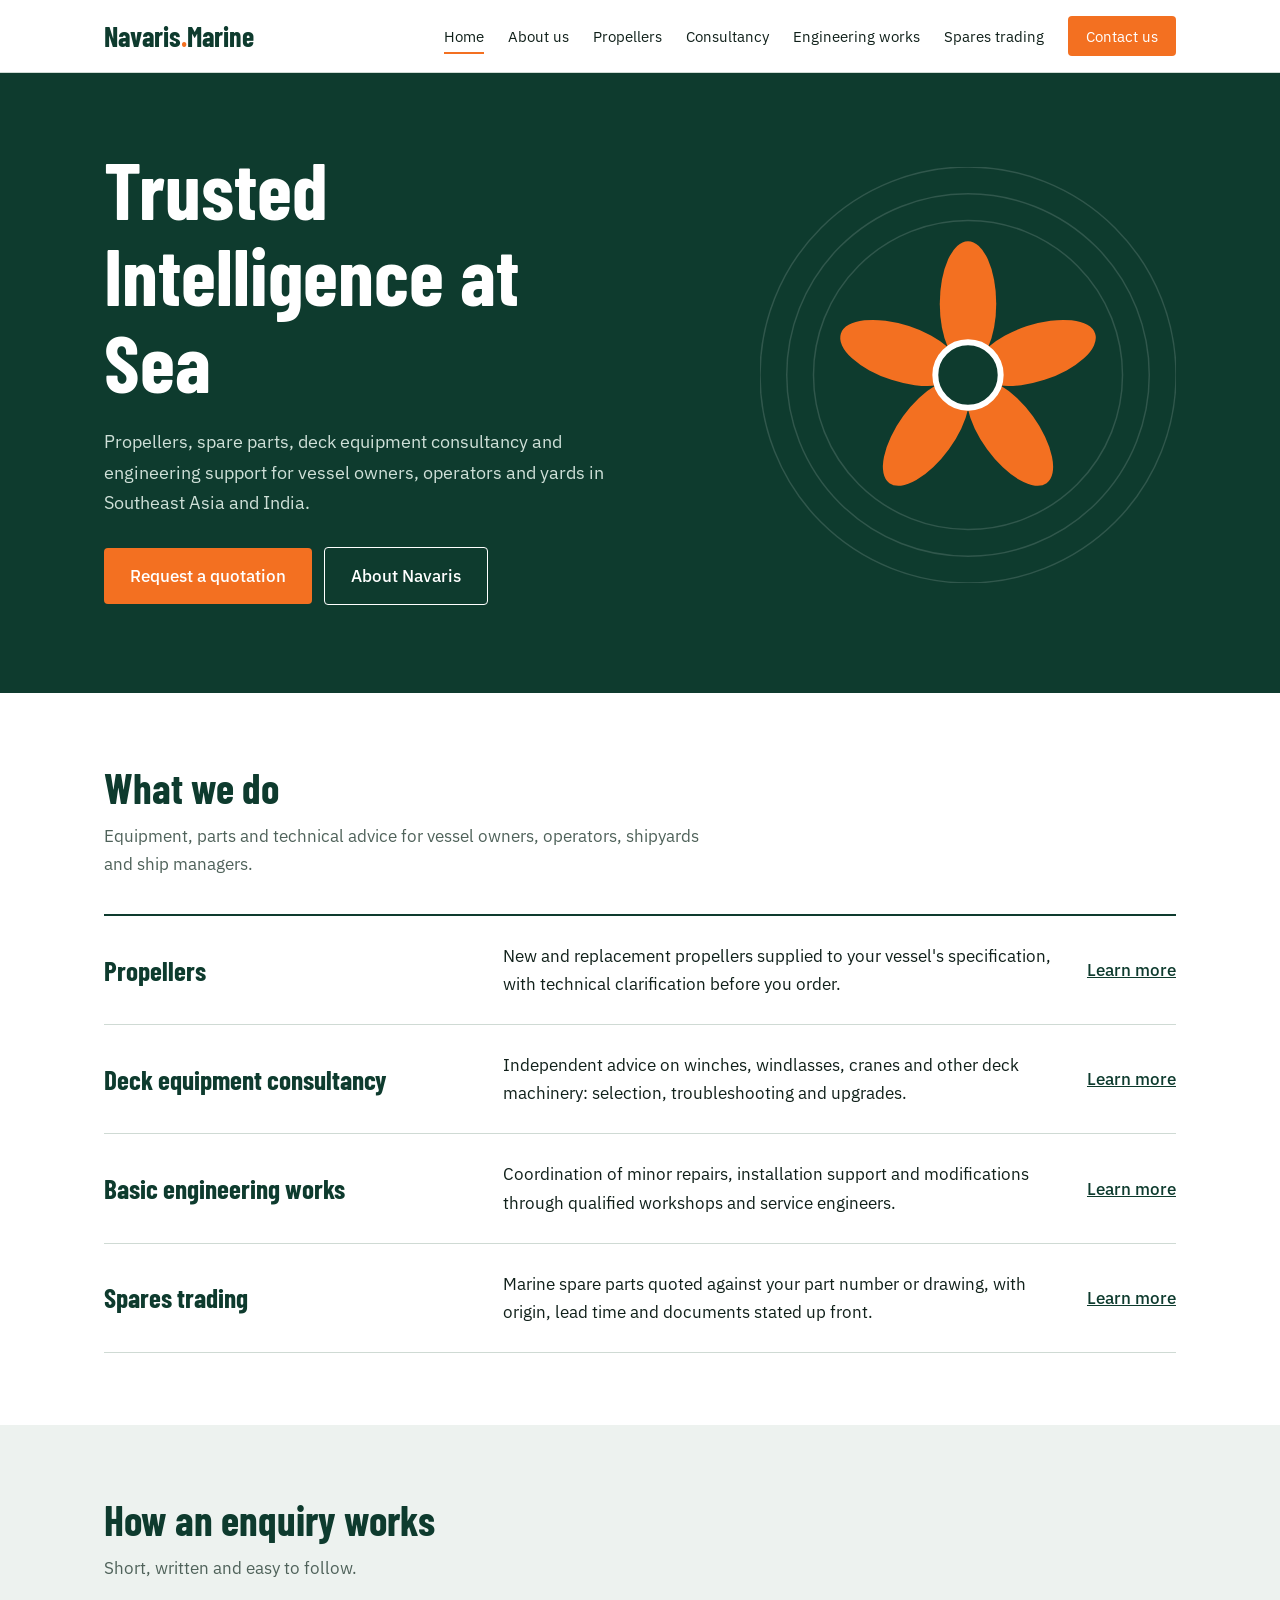
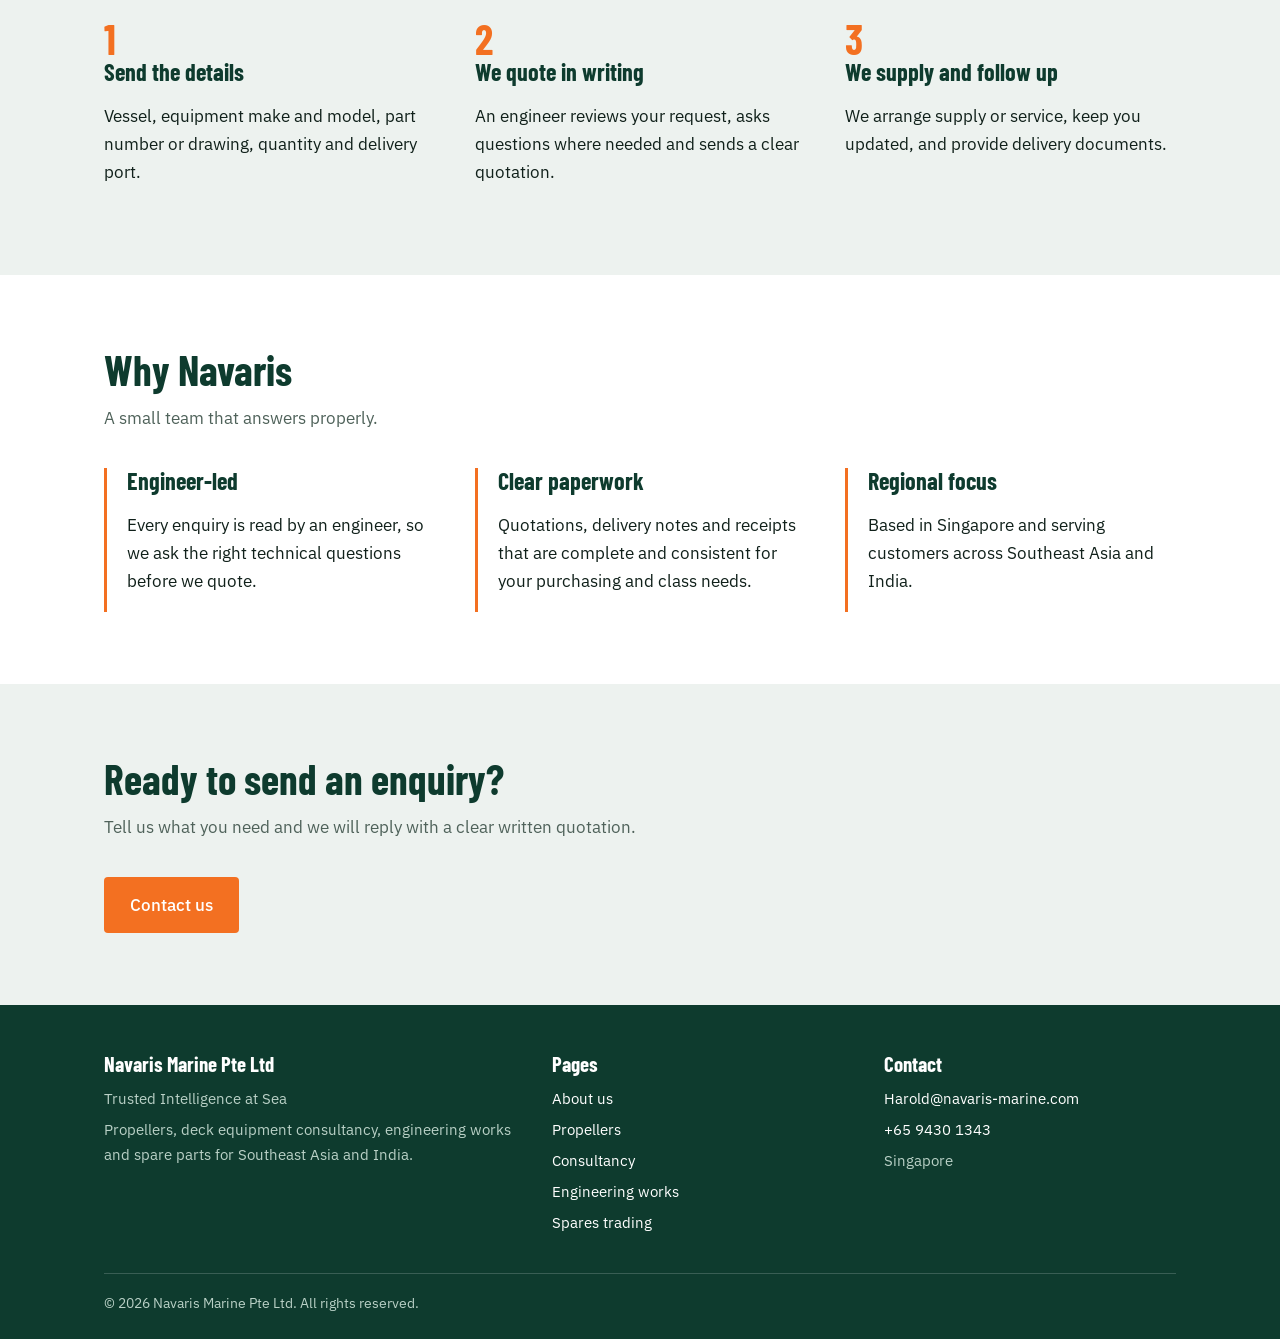
==== index.html @ 38fe8cb6 "Add files via upload" ====
<!DOCTYPE html><html lang="en"><head><meta charset="utf-8"><meta name="viewport" content="width=device-width,initial-scale=1">
<title>Navaris Marine Pte Ltd | Propellers, deck equipment consultancy and spares</title><meta name="description" content="Navaris Marine supplies propellers and marine spare parts, and provides deck equipment consultancy and engineering support in Southeast Asia and India."><link rel="icon" href="data:image/svg+xml,<svg xmlns='http://www.w3.org/2000/svg' viewBox='0 0 100 100'><rect width='100' height='100' rx='18' fill='%230E3B2E'/><circle cx='50' cy='50' r='14' fill='%23F37021'/></svg>">
<link rel="preconnect" href="https://fonts.googleapis.com"><link rel="preconnect" href="https://fonts.gstatic.com" crossorigin>
<link href="https://fonts.googleapis.com/css2?family=Barlow+Condensed:wght@600;700&family=IBM+Plex+Sans:wght@400;500&display=swap" rel="stylesheet">
<link rel="stylesheet" href="style.css"></head><body>
<header class="site"><div class="wrap bar"><a class="brand" href="index.html">Navaris<i>.</i>Marine</a>
<button class="burger" aria-expanded="false" aria-label="Menu">Menu</button><nav class="main" aria-label="Main"><a href="index.html" class="on" aria-current="page">Home</a><a href="about.html">About us</a><a href="propellers.html">Propellers</a><a href="consultancy.html">Consultancy</a><a href="engineering.html">Engineering works</a><a href="spares.html">Spares trading</a><a class="cta" href="contact.html">Contact us</a></nav></div></header>
<div class="hero"><div class="wrap"><div><h1>Trusted Intelligence at Sea</h1>
<p>Propellers, spare parts, deck equipment consultancy and engineering support for vessel owners, operators and yards in Southeast Asia and India.</p>
<a class="btn" href="contact.html">Request a quotation</a><a class="btn alt" href="about.html">About Navaris</a></div>
<svg class="sonar" viewBox="-40 -40 280 280" role="img" aria-label="Ship propeller illustration"><circle cx="100" cy="100" r="104" fill="none" stroke="#fff" stroke-opacity=".14"/><circle cx="100" cy="100" r="122" fill="none" stroke="#fff" stroke-opacity=".14"/><circle cx="100" cy="100" r="140" fill="none" stroke="#fff" stroke-opacity=".14"/><g class="bl" fill="#F37021"><ellipse cx="100" cy="52" rx="19" ry="42"/><ellipse cx="100" cy="52" rx="19" ry="42" transform="rotate(72 100 100)"/><ellipse cx="100" cy="52" rx="19" ry="42" transform="rotate(144 100 100)"/><ellipse cx="100" cy="52" rx="19" ry="42" transform="rotate(216 100 100)"/><ellipse cx="100" cy="52" rx="19" ry="42" transform="rotate(288 100 100)"/></g><circle cx="100" cy="100" r="22" fill="#0E3B2E" stroke="#fff" stroke-width="4"/></svg></div></div><section><div class="wrap"><h2>What we do</h2><p class="lead">Equipment, parts and technical advice for vessel owners, operators, shipyards and ship managers.</p><div class="rows"><div class="row"><h3>Propellers</h3><p>New and replacement propellers supplied to your vessel's specification, with technical clarification before you order.</p><a class="go" href="propellers.html">Learn more</a></div><div class="row"><h3>Deck equipment consultancy</h3><p>Independent advice on winches, windlasses, cranes and other deck machinery: selection, troubleshooting and upgrades.</p><a class="go" href="consultancy.html">Learn more</a></div><div class="row"><h3>Basic engineering works</h3><p>Coordination of minor repairs, installation support and modifications through qualified workshops and service engineers.</p><a class="go" href="engineering.html">Learn more</a></div><div class="row"><h3>Spares trading</h3><p>Marine spare parts quoted against your part number or drawing, with origin, lead time and documents stated up front.</p><a class="go" href="spares.html">Learn more</a></div></div></div></section>
<section class="band"><div class="wrap"><h2>How an enquiry works</h2><p class="lead">Short, written and easy to follow.</p><div class="steps">
<div><b>1</b><h3>Send the details</h3><p>Vessel, equipment make and model, part number or drawing, quantity and delivery port.</p></div>
<div><b>2</b><h3>We quote in writing</h3><p>An engineer reviews your request, asks questions where needed and sends a clear quotation.</p></div>
<div><b>3</b><h3>We supply and follow up</h3><p>We arrange supply or service, keep you updated, and provide delivery documents.</p></div></div></div></section>
<section><div class="wrap"><h2>Why Navaris</h2><p class="lead">A small team that answers properly.</p><div class="why">
<div><h3>Engineer-led</h3><p>Every enquiry is read by an engineer, so we ask the right technical questions before we quote.</p></div>
<div><h3>Clear paperwork</h3><p>Quotations, delivery notes and receipts that are complete and consistent for your purchasing and class needs.</p></div>
<div><h3>Regional focus</h3><p>Based in Singapore and serving customers across Southeast Asia and India.</p></div></div></div></section><section class="band"><div class="wrap"><h2>Ready to send an enquiry?</h2><p class="lead">Tell us what you need and we will reply with a clear written quotation.</p><a class="btn" href="contact.html">Contact us</a></div></section>
<footer><div class="wrap"><div class="fg"><div><h3>Navaris Marine Pte Ltd</h3><p>Trusted Intelligence at Sea</p><p>Propellers, deck equipment consultancy, engineering works and spare parts for Southeast Asia and India.</p></div>
<div><h3>Pages</h3><p><a href="about.html">About us</a></p><p><a href="propellers.html">Propellers</a></p><p><a href="consultancy.html">Consultancy</a></p><p><a href="engineering.html">Engineering works</a></p><p><a href="spares.html">Spares trading</a></p></div><div><h3>Contact</h3><p><a href="mailto:harold@navaris-marine.com">Harold@navaris-marine.com</a></p><p><a href="tel:+6594301343">+65 9430 1343</a></p><p>Singapore</p></div></div>
<div class="copy">&copy; <span id="y">2026</span> Navaris Marine Pte Ltd. All rights reserved.</div></div></footer><script src="script.js"></script></body></html>
---- style.css ----
:root{--green:#0E3B2E;--orange:#F37021;--ink:#10201A;--mist:#EDF2EF;--line:#cfdad4;--muted:#4f625a}
*{box-sizing:border-box}html{scroll-behavior:smooth}
body{margin:0;font:17px/1.65 "IBM Plex Sans",system-ui,sans-serif;color:var(--ink);background:#fff}
h1,h2,h3{font-family:"Barlow Condensed","Arial Narrow",sans-serif;line-height:1.08;margin:0;color:var(--green)}
a{color:var(--green)}:focus-visible{outline:3px solid var(--orange);outline-offset:3px}
.wrap{max-width:1120px;margin:0 auto;padding:0 24px}
.site{background:#fff;border-bottom:1px solid var(--line);position:sticky;top:0;z-index:5}
.bar{display:flex;align-items:center;justify-content:space-between;height:72px}
.brand{font:700 1.75rem "Barlow Condensed",sans-serif;color:var(--green);text-decoration:none}.brand i{color:var(--orange);font-style:normal}
.main a{margin-left:24px;text-decoration:none;font-size:.95rem;padding:6px 0;border-bottom:2px solid transparent;color:var(--ink)}
.main a:hover,.main a.on{border-color:var(--orange)}
.main a.cta{background:var(--orange);color:#fff;padding:10px 18px;border-radius:4px;border:0}.main a.cta:hover{background:#d85f14}
.burger{display:none;background:none;border:1px solid var(--green);color:var(--green);padding:8px 14px;border-radius:4px;font:inherit}
.hero{background:var(--green);color:#fff;overflow:hidden}
.hero .wrap{display:grid;grid-template-columns:1.2fr .8fr;gap:32px;align-items:center;padding-top:72px;padding-bottom:88px}
.hero h1{color:#fff;font-size:clamp(2.8rem,6.6vw,5rem);max-width:13ch}
.hero p{color:#cfe0d8;font-size:1.15rem;max-width:46ch;margin:22px 0 30px}
.sonar{width:100%;max-width:430px;justify-self:center}.sonar .bl{transform-origin:100px 100px;animation:sp 50s linear infinite}
@keyframes sp{to{transform:rotate(360deg)}}@media(prefers-reduced-motion:reduce){.sonar .bl{animation:none}}
.btn{display:inline-block;background:var(--orange);color:#fff;padding:14px 26px;border-radius:4px;text-decoration:none;font-weight:500;border:0;font:inherit;font-weight:500;cursor:pointer}.btn:hover{background:#d85f14}
.btn.alt{background:transparent;border:1px solid #fff;margin-left:12px}.btn.alt:hover{background:rgba(255,255,255,.12)}
.phero{background:var(--green);color:#fff;padding:60px 0}.phero h1{color:#fff;font-size:clamp(2.4rem,5vw,3.6rem)}
.phero p{color:#cfe0d8;max-width:58ch;margin:14px 0 0;font-size:1.1rem}
section{padding:72px 0}.band{background:var(--mist)}
h2{font-size:clamp(1.9rem,3.6vw,2.6rem);margin-bottom:12px}.lead{max-width:60ch;color:var(--muted);margin:0 0 36px}
.rows{border-top:2px solid var(--green)}
.row{display:grid;grid-template-columns:1fr 1.5fr auto;gap:28px;padding:26px 0;border-bottom:1px solid var(--line);align-items:center}
.row h3{font-size:1.7rem}.row p{margin:0}.row a.go{font-weight:500;white-space:nowrap}
.steps{display:grid;grid-template-columns:repeat(3,1fr);gap:40px}.steps h3{font-size:1.5rem;margin-bottom:6px}.steps b{font:700 2.6rem "Barlow Condensed";color:var(--orange);display:block;line-height:1}
.why{display:grid;grid-template-columns:repeat(3,1fr);gap:40px}.why div{border-left:3px solid var(--orange);padding-left:20px}.why h3{font-size:1.5rem;margin-bottom:6px}
.cols{display:grid;grid-template-columns:2fr 1fr;gap:56px;padding:64px 0}
.cols h2{margin-top:36px}.cols h2:first-child{margin-top:0}.cols p{max-width:62ch}
ul.tick{padding:0;list-style:none;max-width:62ch}ul.tick li{padding:6px 0 6px 26px;position:relative}
ul.tick li:before{content:"";position:absolute;left:0;top:15px;width:10px;height:10px;background:var(--orange)}
dl.need{max-width:62ch;border-top:1px solid var(--line);margin:0}dl.need dt{font-weight:500;color:var(--green);padding-top:14px}
dl.need dd{margin:2px 0 0;padding-bottom:14px;border-bottom:1px solid var(--line);color:var(--muted)}
.box{background:var(--mist);border-left:4px solid var(--orange);padding:26px;position:sticky;top:96px;align-self:start}
.box h3{font-size:1.6rem;margin-bottom:8px}.box p{margin:0 0 18px;font-size:.97rem}
form{display:grid;gap:18px;max-width:640px}label{font-weight:500;display:block;margin-bottom:4px;color:var(--green)}
input,textarea{width:100%;font:inherit;padding:12px;border:1px solid #8ea39a;border-radius:4px;background:#fff;color:var(--ink)}textarea{min-height:160px;resize:vertical}
.two{display:grid;grid-template-columns:1fr 1fr;gap:18px}.hp{position:absolute;left:-9999px}
.det dt{font-weight:500;color:var(--muted);font-size:.9rem;margin-top:16px}.det dd{margin:2px 0 0;font-size:1.1rem}
footer{background:var(--green);color:#b9d0c6;padding:48px 0 24px;font-size:.95rem}footer a{color:#fff;text-decoration:none}footer a:hover{color:var(--orange)}
.fg{display:grid;grid-template-columns:1.4fr 1fr 1fr;gap:40px}footer h3{color:#fff;font-size:1.3rem;margin-bottom:10px}
footer p{margin:0 0 6px}.copy{border-top:1px solid rgba(255,255,255,.18);margin-top:32px;padding-top:18px;font-size:.85rem}
@media(max-width:820px){.burger{display:block}.main{display:none;position:absolute;left:0;right:0;top:72px;background:#fff;padding:12px 24px 20px;border-bottom:1px solid var(--line)}
.main.open{display:block}.main a{display:block;margin:0;padding:12px 0}.main a.cta{display:inline-block;margin-top:8px}
.hero .wrap,.cols,.row,.steps,.why,.fg,.two{grid-template-columns:1fr}.sonar{max-width:230px;justify-self:start}.box{position:static}.btn.alt{margin:12px 0 0}}
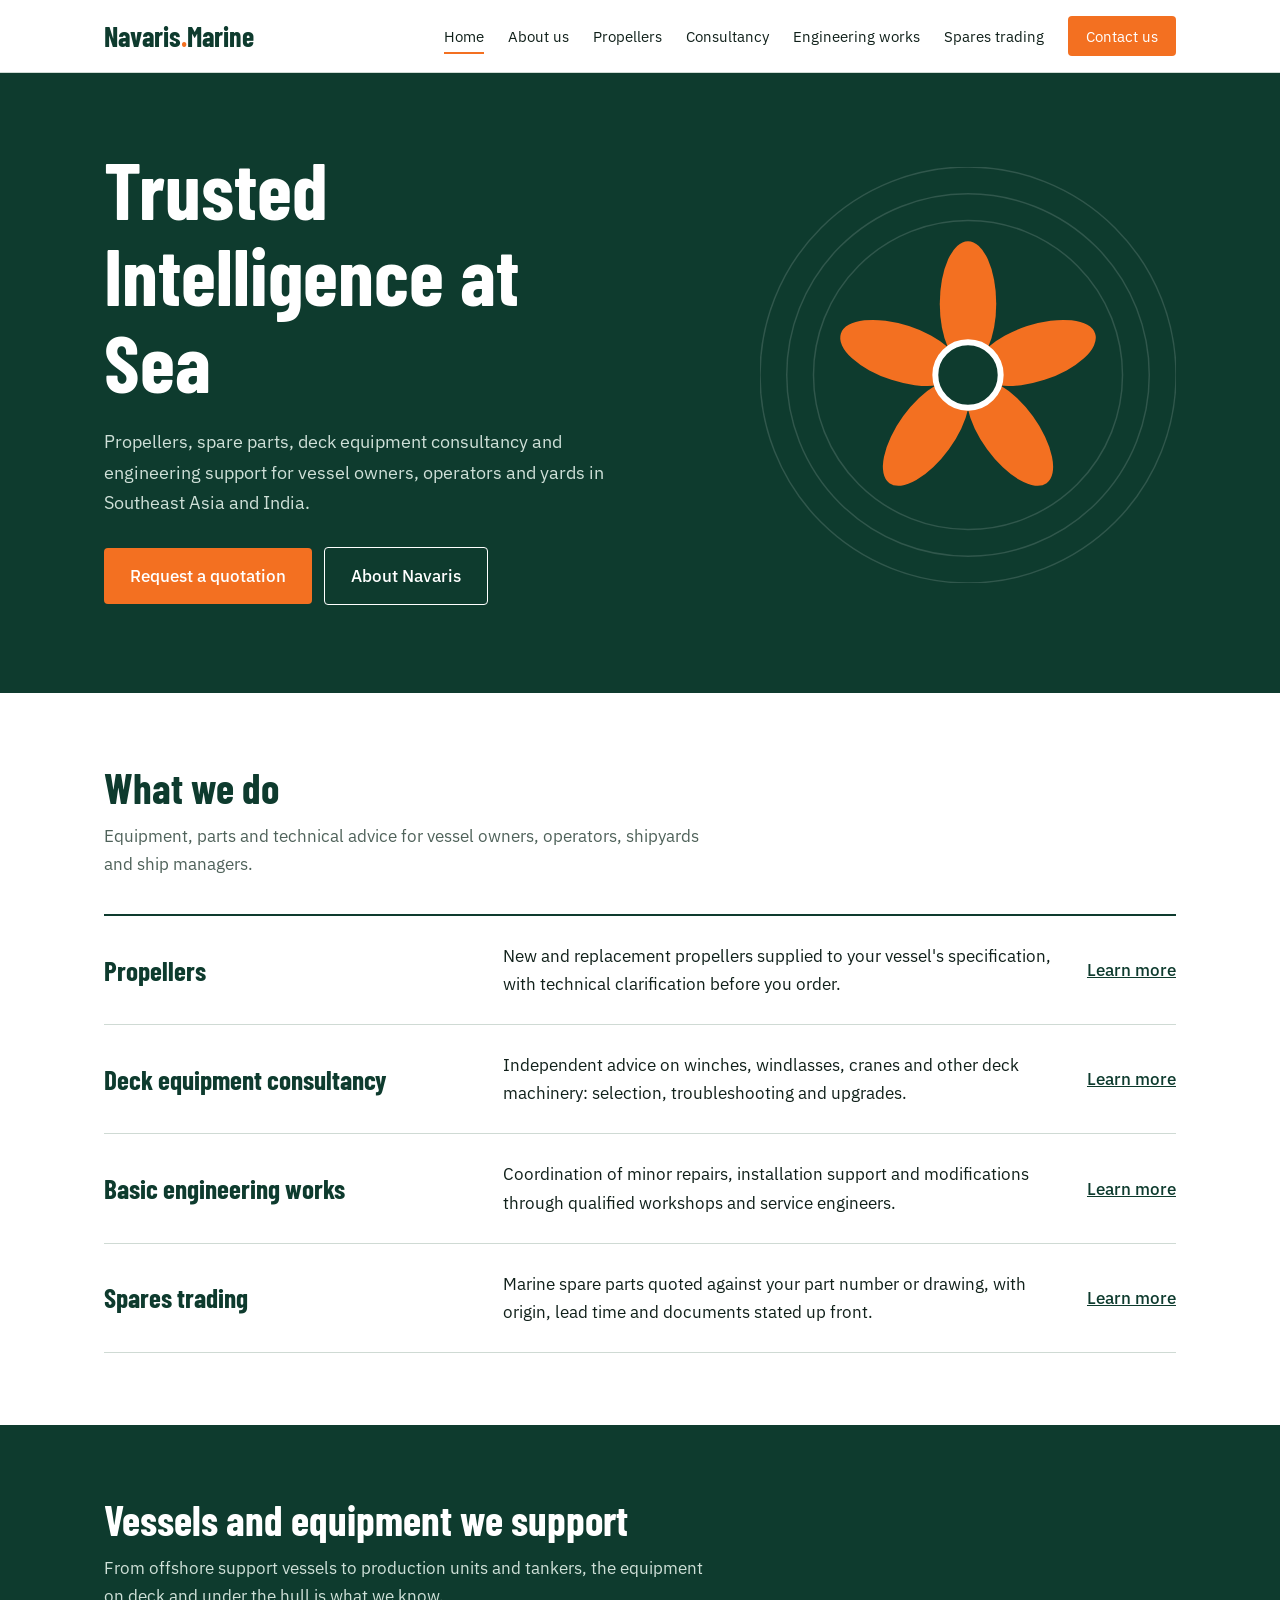
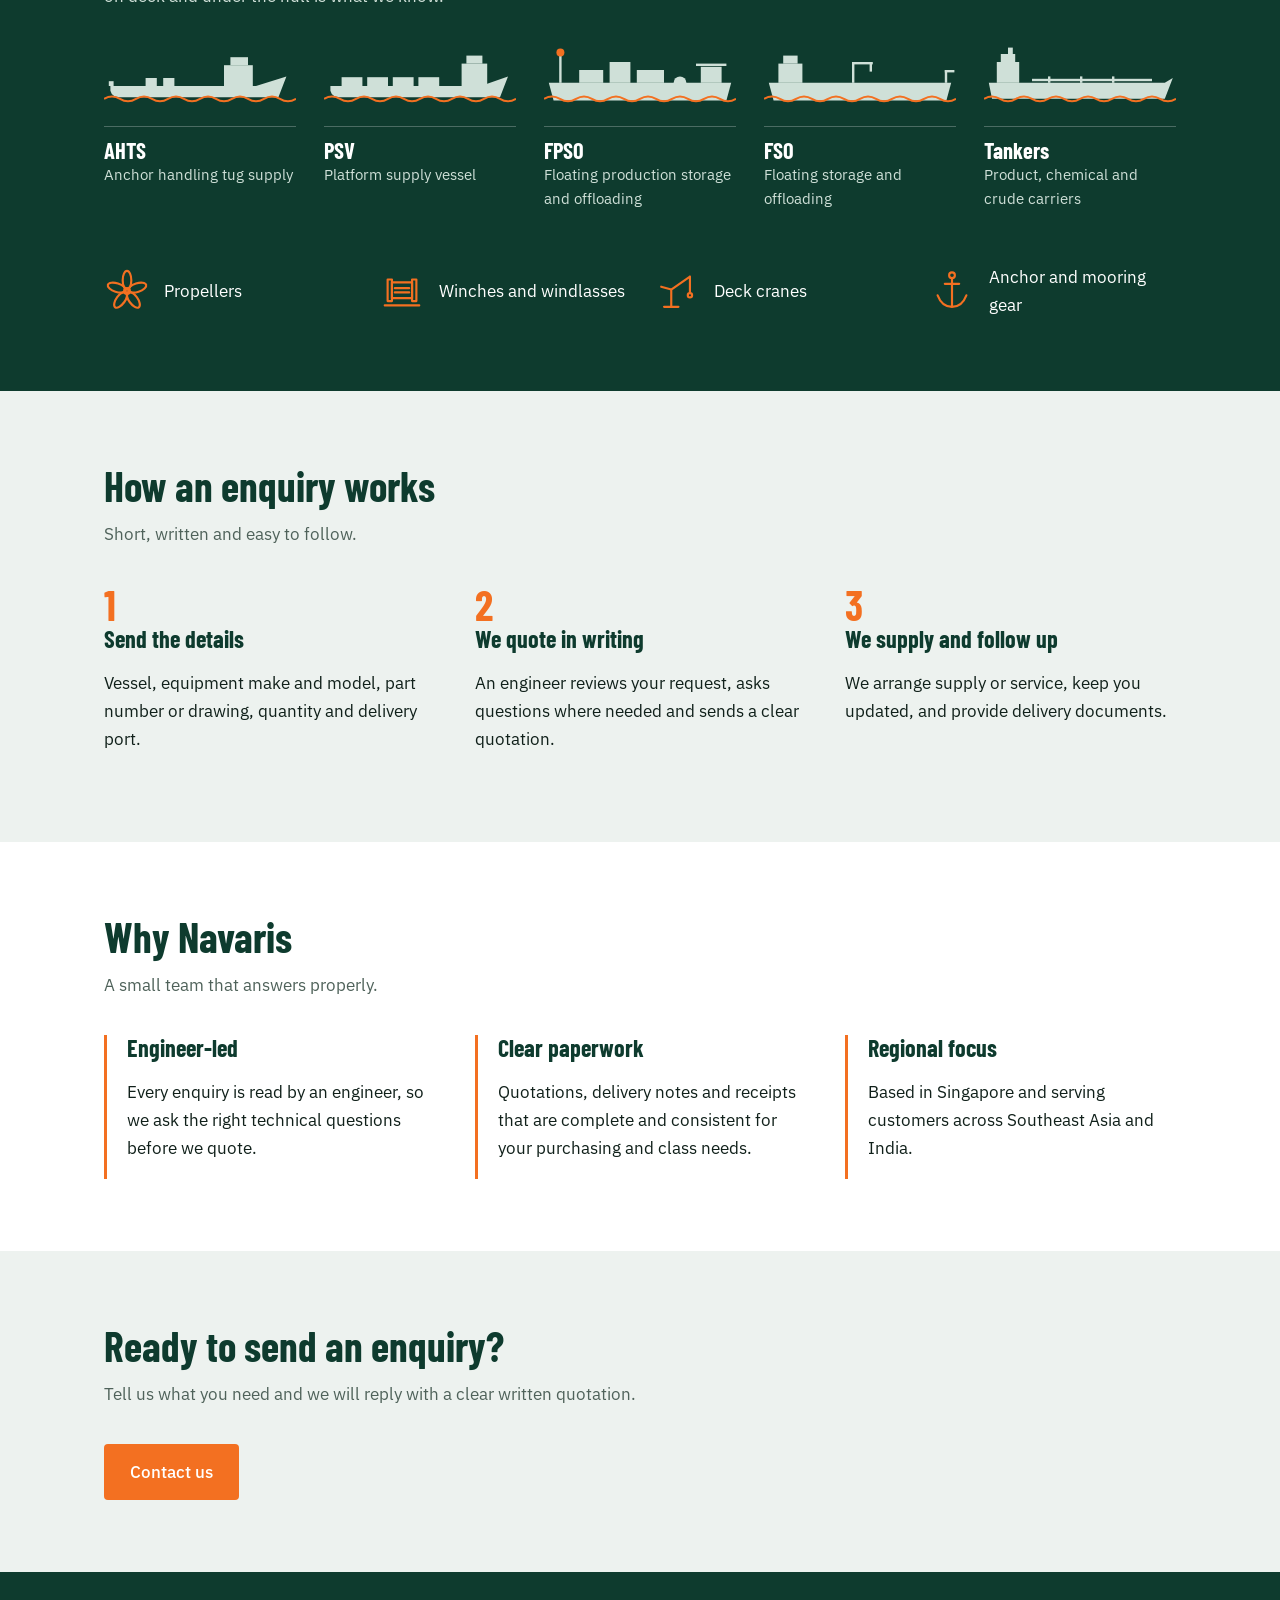
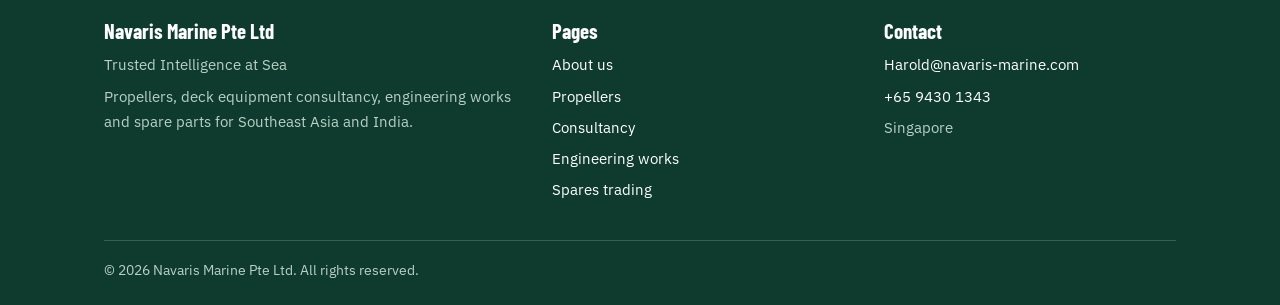
==== commit bbb8fafc: "Add files via upload" ====
--- a/index.html
+++ b/index.html
@@ -9,6 +9,7 @@
 <p>Propellers, spare parts, deck equipment consultancy and engineering support for vessel owners, operators and yards in Southeast Asia and India.</p>
 <a class="btn" href="contact.html">Request a quotation</a><a class="btn alt" href="about.html">About Navaris</a></div>
 <svg class="sonar" viewBox="-40 -40 280 280" role="img" aria-label="Ship propeller illustration"><circle cx="100" cy="100" r="104" fill="none" stroke="#fff" stroke-opacity=".14"/><circle cx="100" cy="100" r="122" fill="none" stroke="#fff" stroke-opacity=".14"/><circle cx="100" cy="100" r="140" fill="none" stroke="#fff" stroke-opacity=".14"/><g class="bl" fill="#F37021"><ellipse cx="100" cy="52" rx="19" ry="42"/><ellipse cx="100" cy="52" rx="19" ry="42" transform="rotate(72 100 100)"/><ellipse cx="100" cy="52" rx="19" ry="42" transform="rotate(144 100 100)"/><ellipse cx="100" cy="52" rx="19" ry="42" transform="rotate(216 100 100)"/><ellipse cx="100" cy="52" rx="19" ry="42" transform="rotate(288 100 100)"/></g><circle cx="100" cy="100" r="22" fill="#0E3B2E" stroke="#fff" stroke-width="4"/></svg></div></div><section><div class="wrap"><h2>What we do</h2><p class="lead">Equipment, parts and technical advice for vessel owners, operators, shipyards and ship managers.</p><div class="rows"><div class="row"><h3>Propellers</h3><p>New and replacement propellers supplied to your vessel's specification, with technical clarification before you order.</p><a class="go" href="propellers.html">Learn more</a></div><div class="row"><h3>Deck equipment consultancy</h3><p>Independent advice on winches, windlasses, cranes and other deck machinery: selection, troubleshooting and upgrades.</p><a class="go" href="consultancy.html">Learn more</a></div><div class="row"><h3>Basic engineering works</h3><p>Coordination of minor repairs, installation support and modifications through qualified workshops and service engineers.</p><a class="go" href="engineering.html">Learn more</a></div><div class="row"><h3>Spares trading</h3><p>Marine spare parts quoted against your part number or drawing, with origin, lead time and documents stated up front.</p><a class="go" href="spares.html">Learn more</a></div></div></div></section>
+<section class="dark"><div class="wrap"><h2>Vessels and equipment we support</h2><p class="lead">From offshore support vessels to production units and tankers, the equipment on deck and under the hull is what we know.</p><div class="fleet"><figure><svg viewBox="0 0 240 80" role="img" aria-label="AHTS silhouette"><g fill="currentColor"><path d="M8 50H190L228 38 218 64H20Q10 64 8 56Z"/><rect x="150" y="24" width="36" height="26"/><rect x="158" y="14" width="22" height="10"/><rect x="52" y="40" width="14" height="10"/><rect x="74" y="40" width="14" height="10"/><rect x="6" y="44" width="6" height="6"/></g><path d="M0 66 q10 -6 20 0 t20 0 t20 0 t20 0 t20 0 t20 0 t20 0 t20 0 t20 0 t20 0 t20 0 t20 0" fill="none" stroke="#F37021" stroke-width="2.5"/></svg><figcaption><b>AHTS</b>Anchor handling tug supply</figcaption></figure><figure><svg viewBox="0 0 240 80" role="img" aria-label="PSV silhouette"><g fill="currentColor"><path d="M8 50H196L230 38 220 64H20Q10 64 8 56Z"/><rect x="172" y="22" width="32" height="28"/><rect x="178" y="12" width="20" height="10"/><rect x="22" y="39" width="26" height="11"/><rect x="54" y="39" width="26" height="11"/><rect x="86" y="39" width="26" height="11"/><rect x="118" y="39" width="26" height="11"/></g><path d="M0 66 q10 -6 20 0 t20 0 t20 0 t20 0 t20 0 t20 0 t20 0 t20 0 t20 0 t20 0 t20 0 t20 0" fill="none" stroke="#F37021" stroke-width="2.5"/></svg><figcaption><b>PSV</b>Platform supply vessel</figcaption></figure><figure><svg viewBox="0 0 240 80" role="img" aria-label="FPSO silhouette"><g fill="currentColor"><path d="M6 46H234L228 68H12Z"/><rect x="44" y="30" width="30" height="16"/><rect x="82" y="20" width="26" height="26"/><rect x="116" y="30" width="34" height="16"/><rect x="196" y="26" width="26" height="20"/><circle cx="170" cy="46" r="8"/><rect x="19" y="8" width="3" height="38"/><circle cx="20.5" cy="8" r="5" fill="#F37021"/><rect x="190" y="22" width="38" height="3"/></g><path d="M0 66 q10 -6 20 0 t20 0 t20 0 t20 0 t20 0 t20 0 t20 0 t20 0 t20 0 t20 0 t20 0 t20 0" fill="none" stroke="#F37021" stroke-width="2.5"/></svg><figcaption><b>FPSO</b>Floating production storage and offloading</figcaption></figure><figure><svg viewBox="0 0 240 80" role="img" aria-label="FSO silhouette"><g fill="currentColor"><path d="M6 46H234L228 68H12Z"/><rect x="18" y="22" width="30" height="24"/><rect x="24" y="12" width="18" height="10"/><rect x="110" y="20" width="3" height="26"/><rect x="110" y="20" width="26" height="3"/><rect x="132" y="20" width="3" height="12"/><rect x="226" y="30" width="3" height="16"/><rect x="226" y="30" width="12" height="3"/></g><path d="M0 66 q10 -6 20 0 t20 0 t20 0 t20 0 t20 0 t20 0 t20 0 t20 0 t20 0 t20 0 t20 0 t20 0" fill="none" stroke="#F37021" stroke-width="2.5"/></svg><figcaption><b>FSO</b>Floating storage and offloading</figcaption></figure><figure><svg viewBox="0 0 240 80" role="img" aria-label="Tanker silhouette"><g fill="currentColor"><path d="M6 46H226L236 40 226 66H10Z"/><rect x="16" y="20" width="28" height="26"/><rect x="21" y="10" width="18" height="10"/><rect x="30" y="2" width="6" height="8"/><rect x="60" y="41" width="150" height="3"/><rect x="80" y="38" width="3" height="8"/><rect x="120" y="38" width="3" height="8"/><rect x="160" y="38" width="3" height="8"/></g><path d="M0 66 q10 -6 20 0 t20 0 t20 0 t20 0 t20 0 t20 0 t20 0 t20 0 t20 0 t20 0 t20 0 t20 0" fill="none" stroke="#F37021" stroke-width="2.5"/></svg><figcaption><b>Tankers</b>Product, chemical and crude carriers</figcaption></figure></div><div class="gear"><div><svg viewBox="0 0 64 64" fill="none" stroke="currentColor" stroke-width="3" stroke-linecap="round" stroke-linejoin="round" aria-hidden="true"><g><ellipse cx="32" cy="17" rx="6" ry="13"/><ellipse cx="32" cy="17" rx="6" ry="13" transform="rotate(72 32 32)"/><ellipse cx="32" cy="17" rx="6" ry="13" transform="rotate(144 32 32)"/><ellipse cx="32" cy="17" rx="6" ry="13" transform="rotate(216 32 32)"/><ellipse cx="32" cy="17" rx="6" ry="13" transform="rotate(288 32 32)"/></g><circle cx="32" cy="32" r="4"/></svg><span>Propellers</span></div><div><svg viewBox="0 0 64 64" fill="none" stroke="currentColor" stroke-width="3" stroke-linecap="round" stroke-linejoin="round" aria-hidden="true"><rect x="18" y="20" width="28" height="22"/><rect x="12" y="16" width="6" height="30"/><rect x="46" y="16" width="6" height="30"/><path d="M22 28h20M22 34h20M8 52h48"/></svg><span>Winches and windlasses</span></div><div><svg viewBox="0 0 64 64" fill="none" stroke="currentColor" stroke-width="3" stroke-linecap="round" stroke-linejoin="round" aria-hidden="true"><path d="M14 54h20M24 54V30L50 12M50 12v22"/><circle cx="50" cy="38" r="3"/><path d="M24 30L10 26"/></svg><span>Deck cranes</span></div><div><svg viewBox="0 0 64 64" fill="none" stroke="currentColor" stroke-width="3" stroke-linecap="round" stroke-linejoin="round" aria-hidden="true"><circle cx="32" cy="10" r="4"/><path d="M32 14v38M22 22h20M12 38q6 16 20 16t20-16"/></svg><span>Anchor and mooring gear</span></div></div></div></section>
 <section class="band"><div class="wrap"><h2>How an enquiry works</h2><p class="lead">Short, written and easy to follow.</p><div class="steps">
 <div><b>1</b><h3>Send the details</h3><p>Vessel, equipment make and model, part number or drawing, quantity and delivery port.</p></div>
 <div><b>2</b><h3>We quote in writing</h3><p>An engineer reviews your request, asks questions where needed and sends a clear quotation.</p></div>
--- a/style.css
+++ b/style.css
@@ -46,3 +46,10 @@
 @media(max-width:820px){.burger{display:block}.main{display:none;position:absolute;left:0;right:0;top:72px;background:#fff;padding:12px 24px 20px;border-bottom:1px solid var(--line)}
 .main.open{display:block}.main a{display:block;margin:0;padding:12px 0}.main a.cta{display:inline-block;margin-top:8px}
 .hero .wrap,.cols,.row,.steps,.why,.fg,.two{grid-template-columns:1fr}.sonar{max-width:230px;justify-self:start}.box{position:static}.btn.alt{margin:12px 0 0}}
+
+.dark{background:var(--green);color:#fff}.dark h2{color:#fff}.dark .lead{color:#cfe0d8}
+.fleet{display:grid;grid-template-columns:repeat(5,1fr);gap:28px}.fleet figure{margin:0}.fleet svg{width:100%;height:auto;color:#cfe0d8}
+.fleet figcaption{border-top:1px solid rgba(255,255,255,.25);padding-top:10px;margin-top:8px;font-size:.92rem;color:#cfe0d8}
+.fleet b{display:block;color:#fff;font:700 1.4rem "Barlow Condensed",sans-serif}
+.gear{display:grid;grid-template-columns:repeat(4,1fr);gap:28px;margin-top:52px}.gear div{display:flex;gap:14px;align-items:center}.gear svg{width:46px;height:46px;color:var(--orange);flex:none}
+@media(max-width:820px){.fleet,.gear{grid-template-columns:repeat(2,1fr)}}
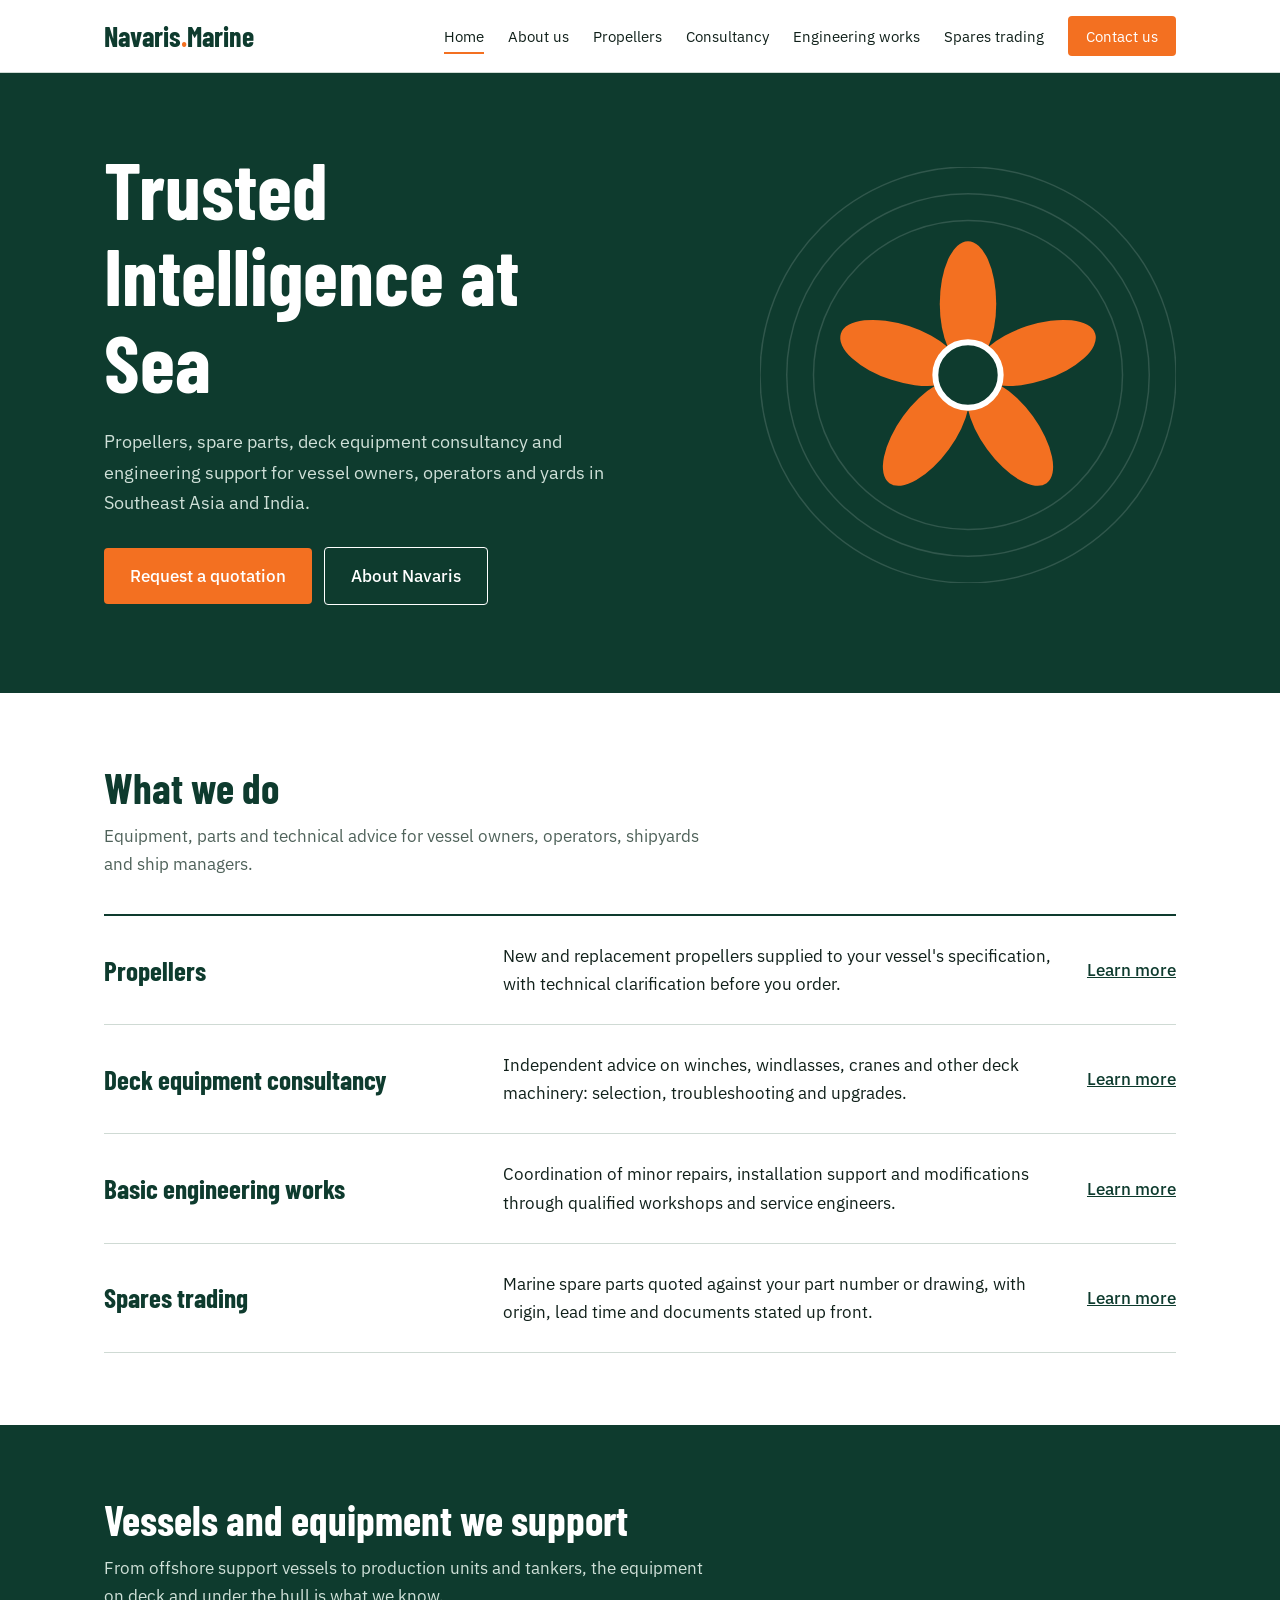
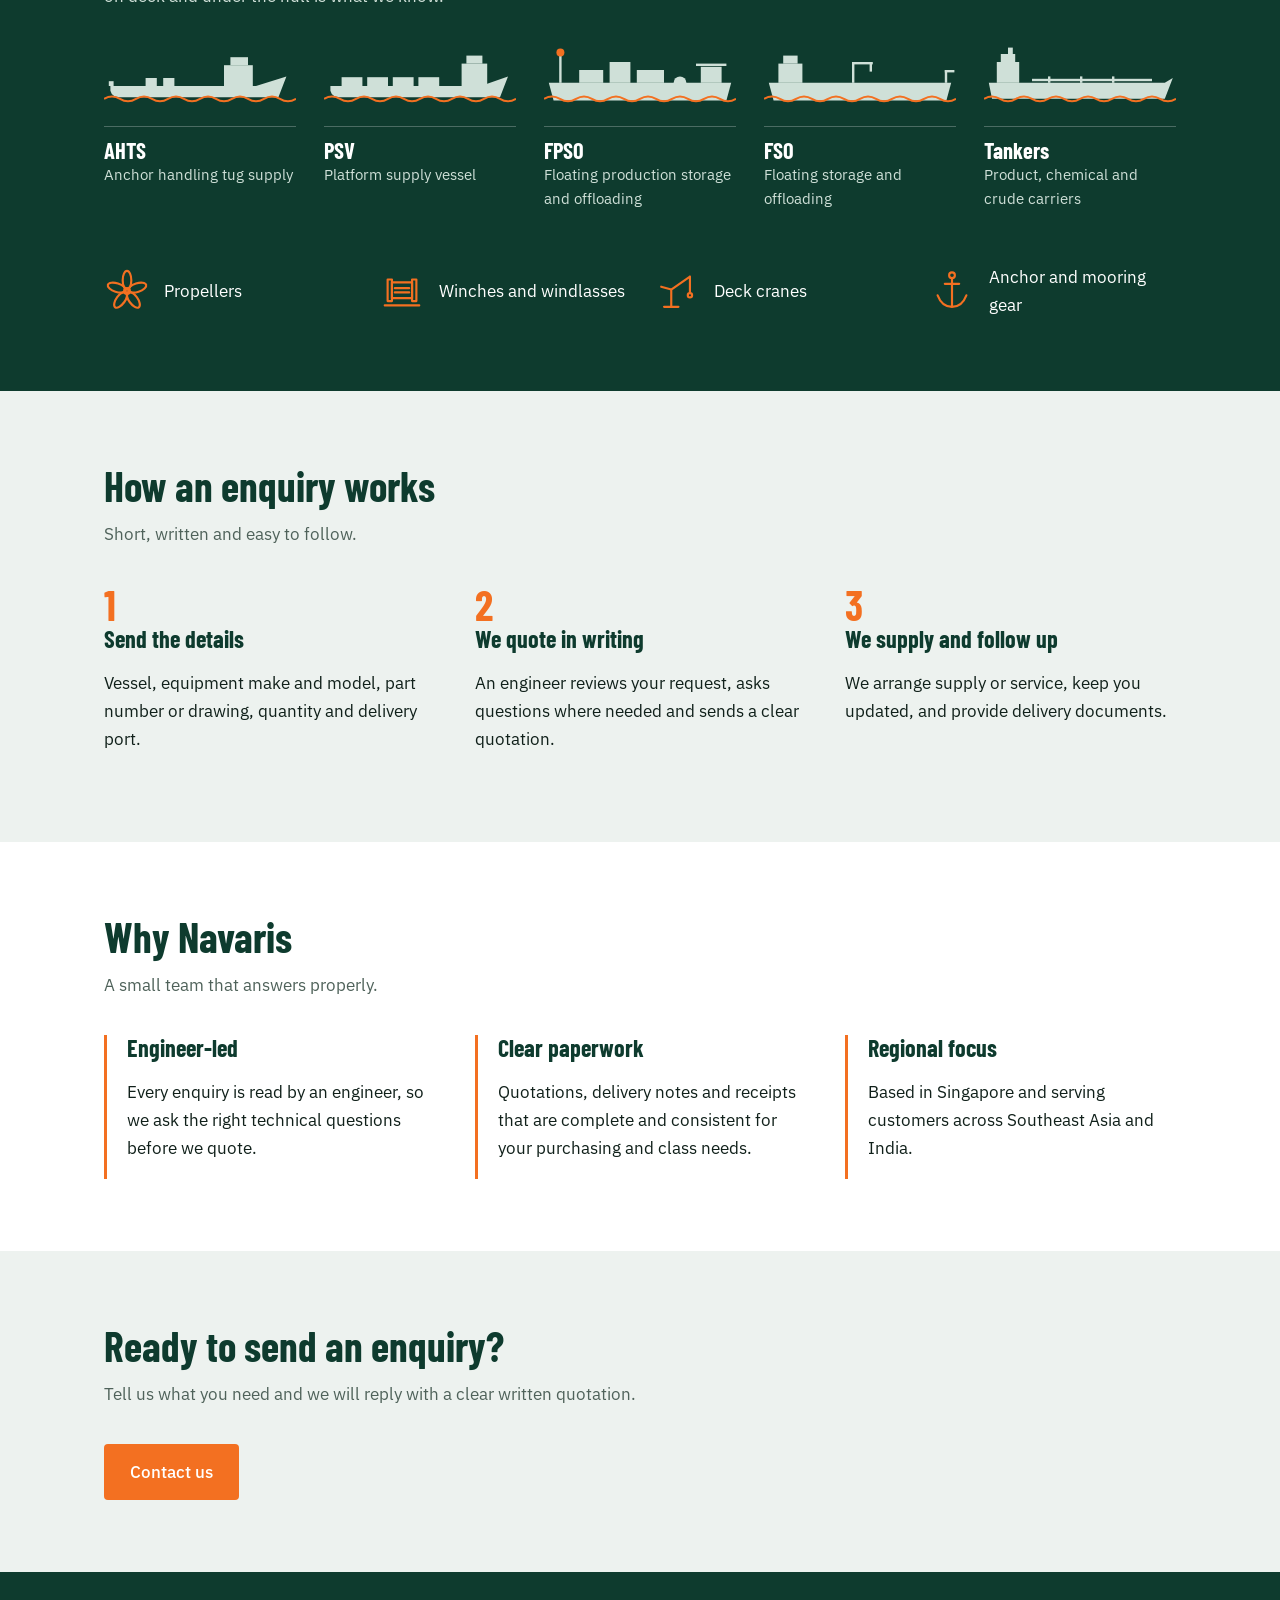
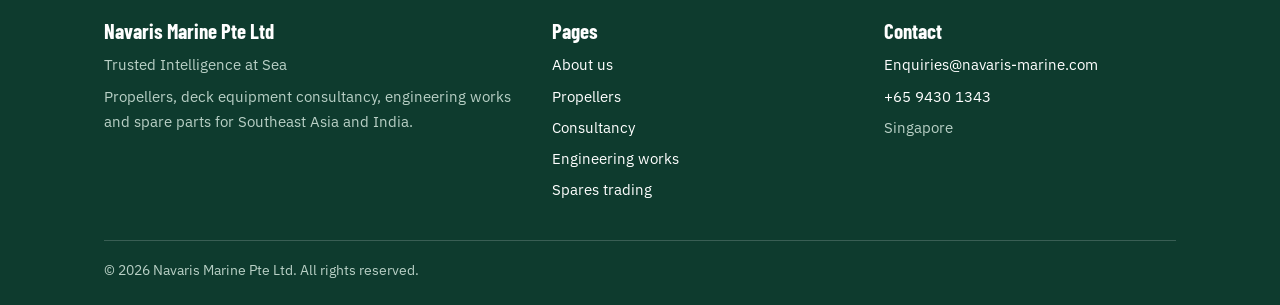
==== commit 81f8743e: "Add files via upload" ====
--- a/index.html
+++ b/index.html
@@ -19,5 +19,5 @@
 <div><h3>Clear paperwork</h3><p>Quotations, delivery notes and receipts that are complete and consistent for your purchasing and class needs.</p></div>
 <div><h3>Regional focus</h3><p>Based in Singapore and serving customers across Southeast Asia and India.</p></div></div></div></section><section class="band"><div class="wrap"><h2>Ready to send an enquiry?</h2><p class="lead">Tell us what you need and we will reply with a clear written quotation.</p><a class="btn" href="contact.html">Contact us</a></div></section>
 <footer><div class="wrap"><div class="fg"><div><h3>Navaris Marine Pte Ltd</h3><p>Trusted Intelligence at Sea</p><p>Propellers, deck equipment consultancy, engineering works and spare parts for Southeast Asia and India.</p></div>
-<div><h3>Pages</h3><p><a href="about.html">About us</a></p><p><a href="propellers.html">Propellers</a></p><p><a href="consultancy.html">Consultancy</a></p><p><a href="engineering.html">Engineering works</a></p><p><a href="spares.html">Spares trading</a></p></div><div><h3>Contact</h3><p><a href="mailto:harold@navaris-marine.com">Harold@navaris-marine.com</a></p><p><a href="tel:+6594301343">+65 9430 1343</a></p><p>Singapore</p></div></div>
+<div><h3>Pages</h3><p><a href="about.html">About us</a></p><p><a href="propellers.html">Propellers</a></p><p><a href="consultancy.html">Consultancy</a></p><p><a href="engineering.html">Engineering works</a></p><p><a href="spares.html">Spares trading</a></p></div><div><h3>Contact</h3><p><a href="mailto:enquiries@navaris-marine.com">Enquiries@navaris-marine.com</a></p><p><a href="tel:+6594301343">+65 9430 1343</a></p><p>Singapore</p></div></div>
 <div class="copy">&copy; <span id="y">2026</span> Navaris Marine Pte Ltd. All rights reserved.</div></div></footer><script src="script.js"></script></body></html>
--- a/style.css
+++ b/style.css
@@ -53,3 +53,17 @@
 .fleet b{display:block;color:#fff;font:700 1.4rem "Barlow Condensed",sans-serif}
 .gear{display:grid;grid-template-columns:repeat(4,1fr);gap:28px;margin-top:52px}.gear div{display:flex;gap:14px;align-items:center}.gear svg{width:46px;height:46px;color:var(--orange);flex:none}
 @media(max-width:820px){.fleet,.gear{grid-template-columns:repeat(2,1fr)}}
+
+.ptypes{display:grid;grid-template-columns:1fr 1fr;gap:28px;margin:20px 0 8px}.ptypes figure{margin:0}
+.ptypes img{width:100%;height:auto;display:block;background:#e6e6e6}
+.ptypes figcaption{border-top:2px solid var(--green);margin-top:10px;padding-top:10px;font-size:.95rem;color:var(--muted)}
+.ptypes b{display:block;font:700 1.35rem "Barlow Condensed",sans-serif;color:var(--green)}
+@media(max-width:820px){.ptypes{grid-template-columns:1fr}}
+
+.ptypes img{aspect-ratio:16/9;object-fit:cover;object-position:center}
+
+.shots{display:grid;grid-template-columns:1fr 1fr;gap:24px;margin:20px 0 8px}.shots figure{margin:0}
+.shots img{width:100%;height:auto;aspect-ratio:4/3;object-fit:cover;display:block;background:#e6e6e6}
+.shots figcaption{border-top:2px solid var(--green);margin-top:10px;padding-top:10px;font-size:.95rem;color:var(--muted)}
+.shots b{display:block;font:700 1.35rem "Barlow Condensed",sans-serif;color:var(--green)}
+@media(max-width:820px){.shots{grid-template-columns:1fr}}
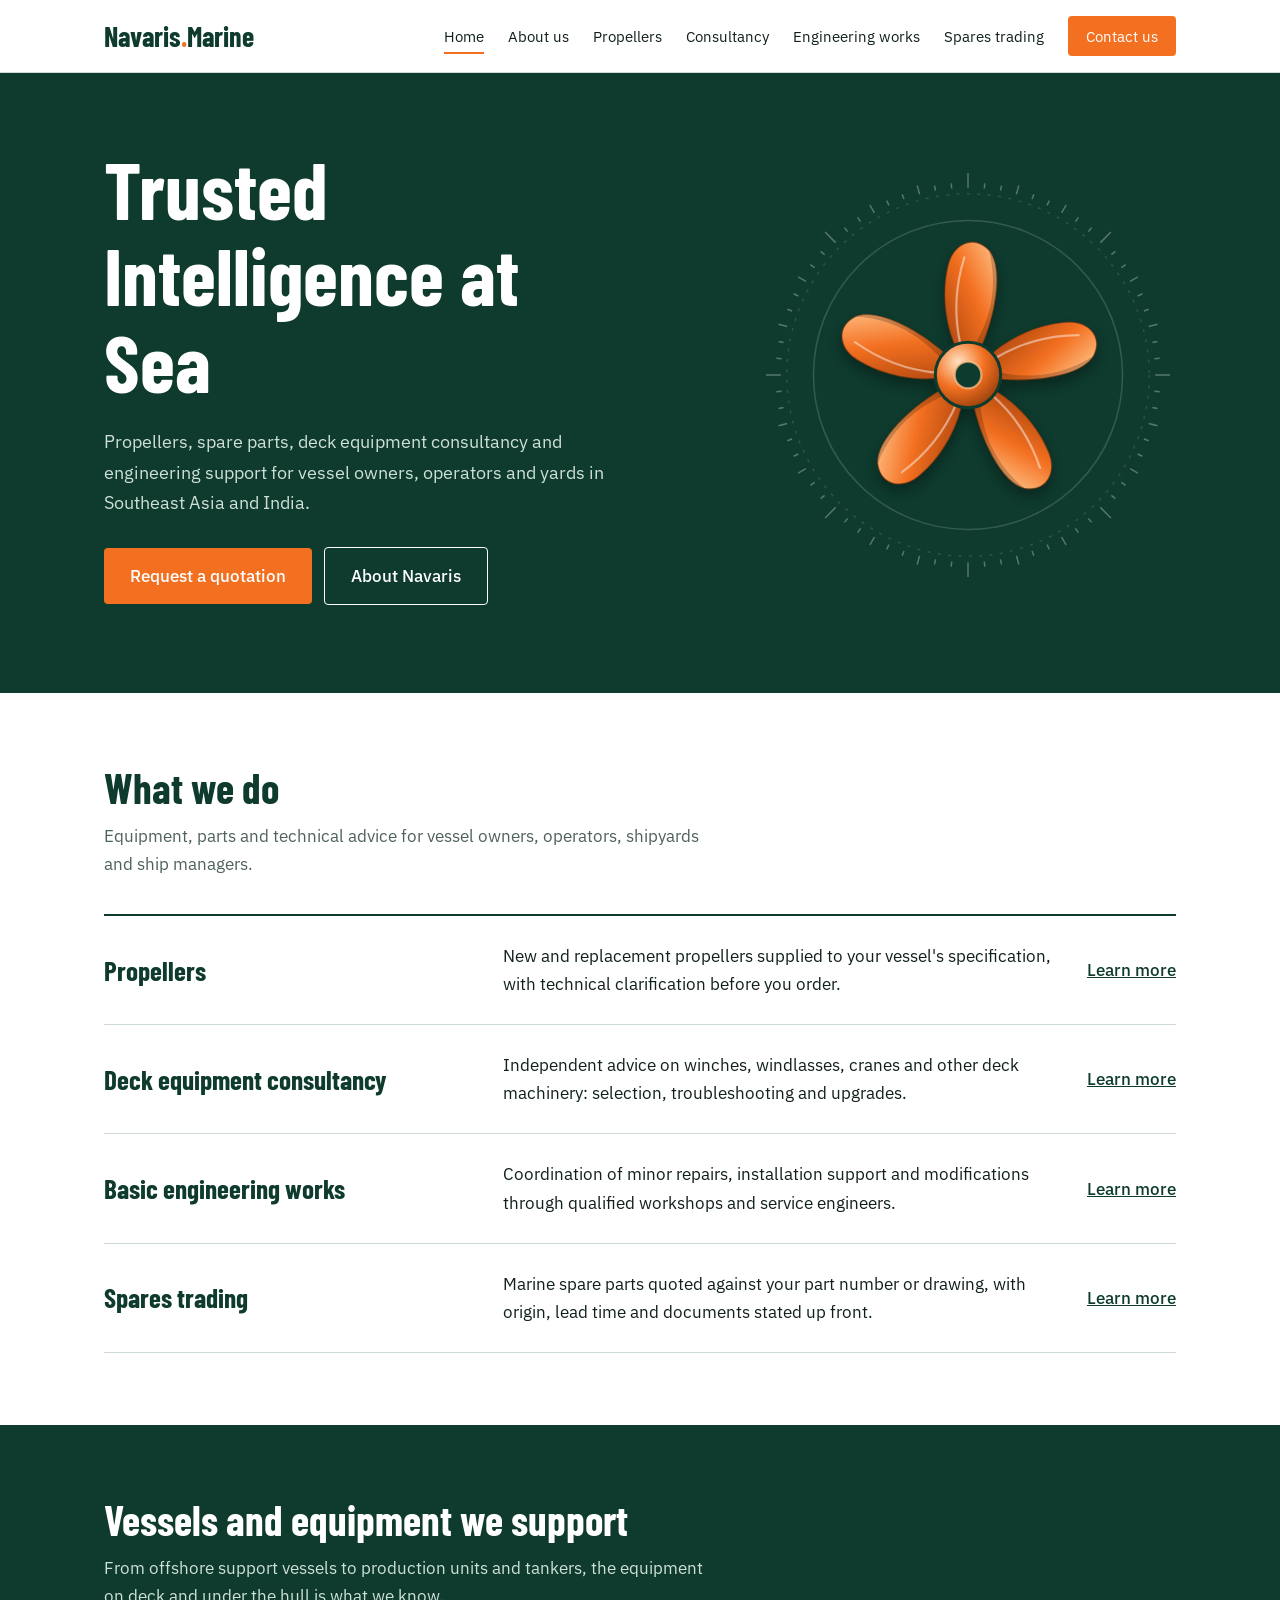
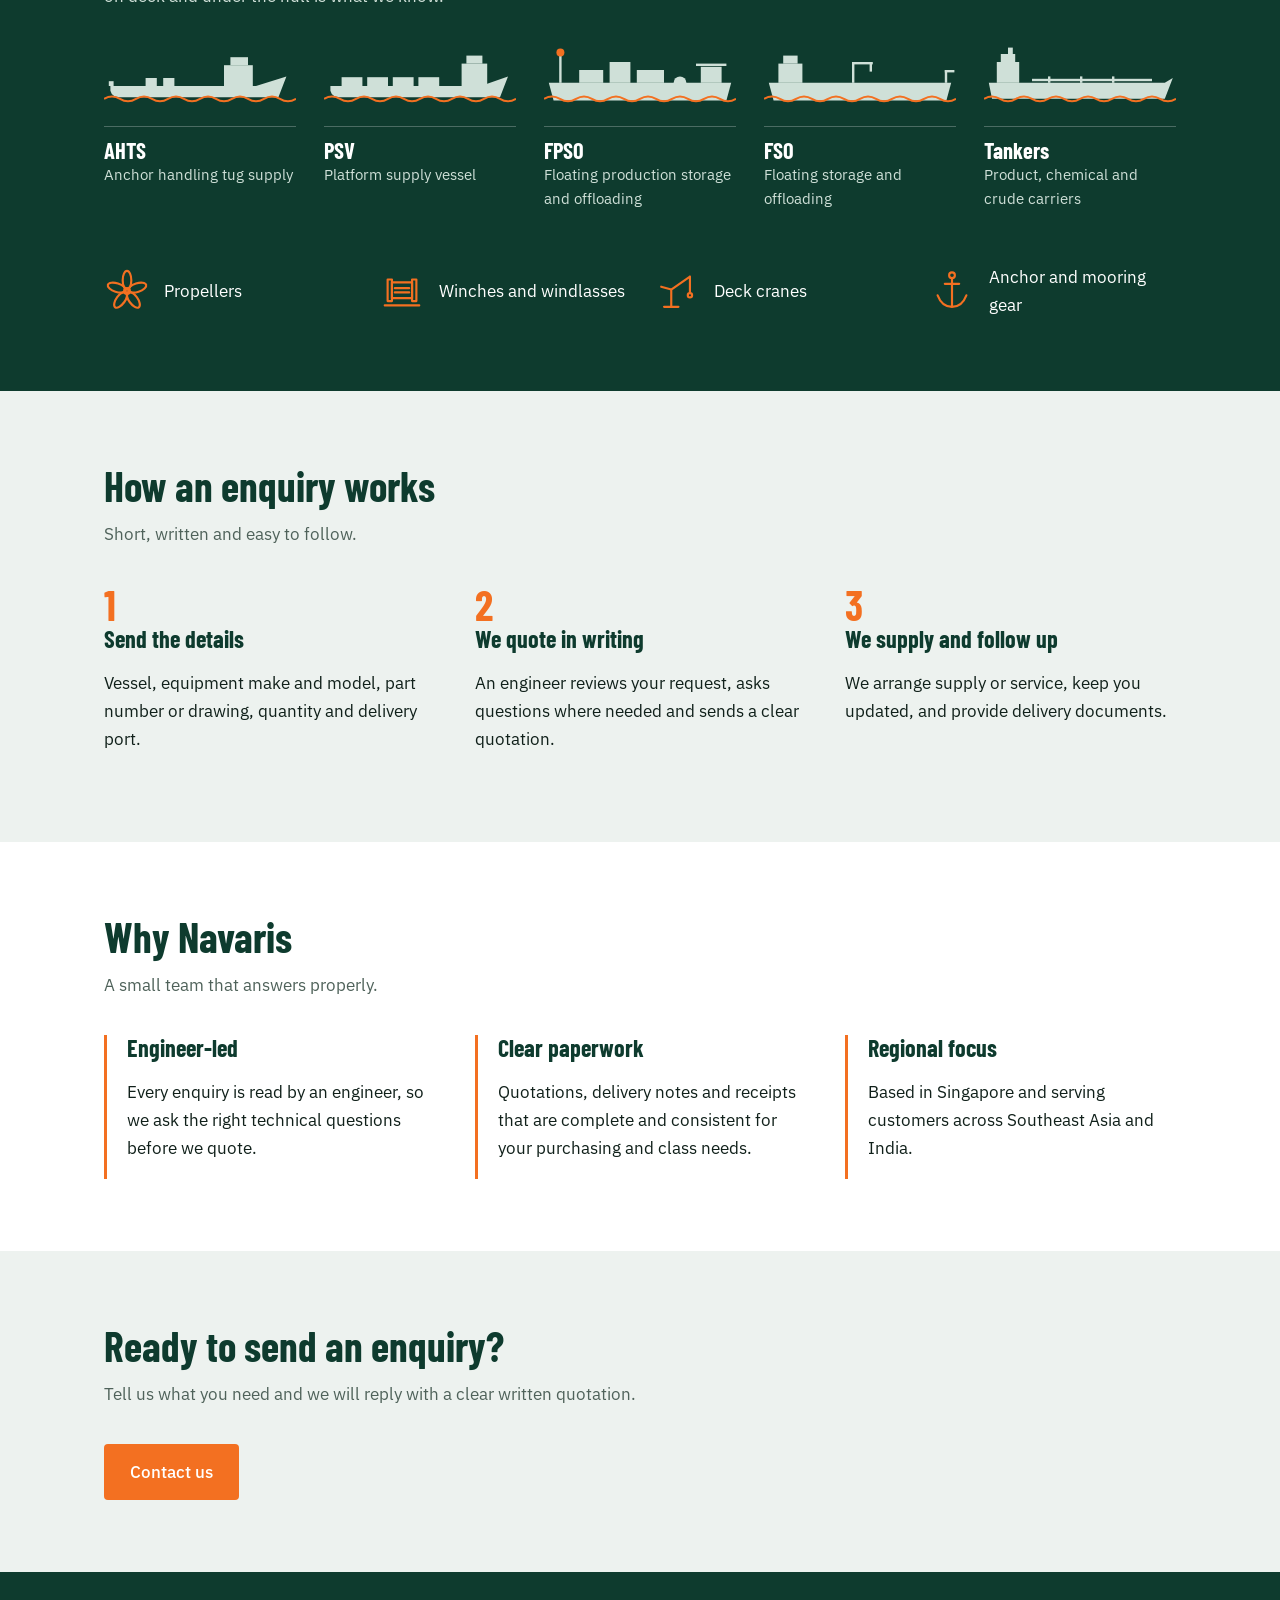
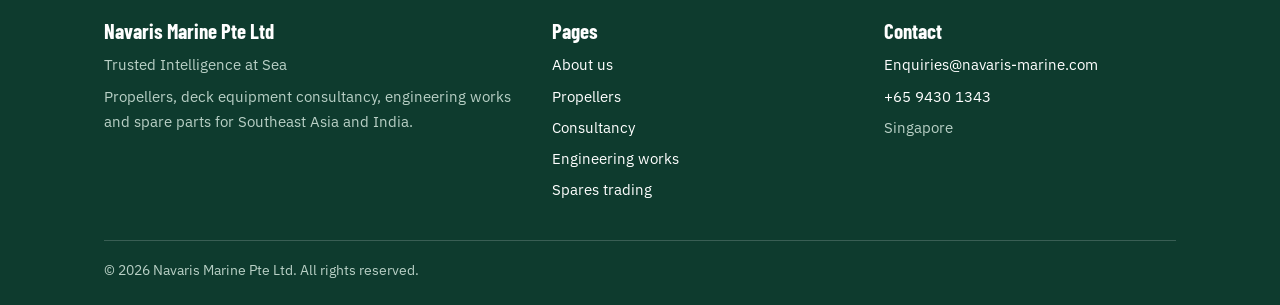
==== commit 5348c1b5: "Add files via upload" ====
--- a/index.html
+++ b/index.html
@@ -8,7 +8,7 @@
 <div class="hero"><div class="wrap"><div><h1>Trusted Intelligence at Sea</h1>
 <p>Propellers, spare parts, deck equipment consultancy and engineering support for vessel owners, operators and yards in Southeast Asia and India.</p>
 <a class="btn" href="contact.html">Request a quotation</a><a class="btn alt" href="about.html">About Navaris</a></div>
-<svg class="sonar" viewBox="-40 -40 280 280" role="img" aria-label="Ship propeller illustration"><circle cx="100" cy="100" r="104" fill="none" stroke="#fff" stroke-opacity=".14"/><circle cx="100" cy="100" r="122" fill="none" stroke="#fff" stroke-opacity=".14"/><circle cx="100" cy="100" r="140" fill="none" stroke="#fff" stroke-opacity=".14"/><g class="bl" fill="#F37021"><ellipse cx="100" cy="52" rx="19" ry="42"/><ellipse cx="100" cy="52" rx="19" ry="42" transform="rotate(72 100 100)"/><ellipse cx="100" cy="52" rx="19" ry="42" transform="rotate(144 100 100)"/><ellipse cx="100" cy="52" rx="19" ry="42" transform="rotate(216 100 100)"/><ellipse cx="100" cy="52" rx="19" ry="42" transform="rotate(288 100 100)"/></g><circle cx="100" cy="100" r="22" fill="#0E3B2E" stroke="#fff" stroke-width="4"/></svg></div></div><section><div class="wrap"><h2>What we do</h2><p class="lead">Equipment, parts and technical advice for vessel owners, operators, shipyards and ship managers.</p><div class="rows"><div class="row"><h3>Propellers</h3><p>New and replacement propellers supplied to your vessel's specification, with technical clarification before you order.</p><a class="go" href="propellers.html">Learn more</a></div><div class="row"><h3>Deck equipment consultancy</h3><p>Independent advice on winches, windlasses, cranes and other deck machinery: selection, troubleshooting and upgrades.</p><a class="go" href="consultancy.html">Learn more</a></div><div class="row"><h3>Basic engineering works</h3><p>Coordination of minor repairs, installation support and modifications through qualified workshops and service engineers.</p><a class="go" href="engineering.html">Learn more</a></div><div class="row"><h3>Spares trading</h3><p>Marine spare parts quoted against your part number or drawing, with origin, lead time and documents stated up front.</p><a class="go" href="spares.html">Learn more</a></div></div></div></section>
+<svg class="sonar" viewBox="-40 -40 280 280" role="img" aria-label="Ship propeller illustration"><defs><linearGradient id="nvB" x1="0" y1="1" x2="1" y2="0"><stop offset="0" stop-color="#A8420C"/><stop offset=".55" stop-color="#F37021"/><stop offset="1" stop-color="#FFC48A"/></linearGradient><radialGradient id="nvH" cx=".35" cy=".3" r=".8"><stop offset="0" stop-color="#FFE2C2"/><stop offset=".5" stop-color="#F37021"/><stop offset="1" stop-color="#8E3A0A"/></radialGradient><filter id="nvS" x="-20%" y="-20%" width="140%" height="140%"><feDropShadow dx="0" dy="5" stdDeviation="5" flood-color="#000" flood-opacity=".35"/></filter></defs><circle cx="100" cy="100" r="104" fill="none" stroke="#fff" stroke-opacity=".16"/><circle cx="100" cy="100" r="122" fill="none" stroke="#fff" stroke-opacity=".12" stroke-dasharray="2 5"/><path d="M100.0 -26.0L100.0 -36.0M111.0 -25.5L111.3 -29.0M121.9 -24.1L122.5 -27.5M132.6 -21.7L134.2 -27.5M143.1 -18.4L144.3 -21.7M153.2 -14.2L154.7 -17.4M163.0 -9.1L166.0 -14.3M172.3 -3.2L174.3 -6.1M181.0 3.5L183.2 0.8M189.1 10.9L196.2 3.8M196.5 19.0L199.2 16.8M203.2 27.7L206.1 25.7M209.1 37.0L214.3 34.0M214.2 46.8L217.4 45.3M218.4 56.9L221.7 55.7M221.7 67.4L227.5 65.8M224.1 78.1L227.5 77.5M225.5 89.0L229.0 88.7M226.0 100.0L236.0 100.0M225.5 111.0L229.0 111.3M224.1 121.9L227.5 122.5M221.7 132.6L227.5 134.2M218.4 143.1L221.7 144.3M214.2 153.2L217.4 154.7M209.1 163.0L214.3 166.0M203.2 172.3L206.1 174.3M196.5 181.0L199.2 183.2M189.1 189.1L196.2 196.2M181.0 196.5L183.2 199.2M172.3 203.2L174.3 206.1M163.0 209.1L166.0 214.3M153.2 214.2L154.7 217.4M143.1 218.4L144.3 221.7M132.6 221.7L134.2 227.5M121.9 224.1L122.5 227.5M111.0 225.5L111.3 229.0M100.0 226.0L100.0 236.0M89.0 225.5L88.7 229.0M78.1 224.1L77.5 227.5M67.4 221.7L65.8 227.5M56.9 218.4L55.7 221.7M46.8 214.2L45.3 217.4M37.0 209.1L34.0 214.3M27.7 203.2L25.7 206.1M19.0 196.5L16.8 199.2M10.9 189.1L3.8 196.2M3.5 181.0L0.8 183.2M-3.2 172.3L-6.1 174.3M-9.1 163.0L-14.3 166.0M-14.2 153.2L-17.4 154.7M-18.4 143.1L-21.7 144.3M-21.7 132.6L-27.5 134.2M-24.1 121.9L-27.5 122.5M-25.5 111.0L-29.0 111.3M-26.0 100.0L-36.0 100.0M-25.5 89.0L-29.0 88.7M-24.1 78.1L-27.5 77.5M-21.7 67.4L-27.5 65.8M-18.4 56.9L-21.7 55.7M-14.2 46.8L-17.4 45.3M-9.1 37.0L-14.3 34.0M-3.2 27.7L-6.1 25.7M3.5 19.0L0.8 16.8M10.9 10.9L3.8 3.8M19.0 3.5L16.8 0.8M27.7 -3.2L25.7 -6.1M37.0 -9.1L34.0 -14.3M46.8 -14.2L45.3 -17.4M56.9 -18.4L55.7 -21.7M67.4 -21.7L65.8 -27.5M78.1 -24.1L77.5 -27.5M89.0 -25.5L88.7 -29.0" stroke="#fff" stroke-opacity=".3" stroke-width="1" fill="none"/><g filter="url(#nvS)"><g class="bl"><g transform="rotate(0 100 100)"><g transform="translate(17 0) scale(.83 1)"><path d="M93 86C82 70 78 46 84 26C88 12 104 5 117 16C129 28 123 60 108 86Z" fill="url(#nvB)"/><path d="M101 86C115 68 126 46 117 16C129 28 123 60 108 86Z" fill="#000" fill-opacity=".2"/><path d="M94 80C89 62 89 42 97 21" fill="none" stroke="#fff" stroke-opacity=".45" stroke-width="1.8" stroke-linecap="round"/><path d="M93 86C82 70 78 46 84 26C88 12 104 5 117 16C129 28 123 60 108 86Z" fill="none" stroke="#7a3208" stroke-opacity=".5" stroke-width=".9"/></g></g><g transform="rotate(72 100 100)"><g transform="translate(17 0) scale(.83 1)"><path d="M93 86C82 70 78 46 84 26C88 12 104 5 117 16C129 28 123 60 108 86Z" fill="url(#nvB)"/><path d="M101 86C115 68 126 46 117 16C129 28 123 60 108 86Z" fill="#000" fill-opacity=".2"/><path d="M94 80C89 62 89 42 97 21" fill="none" stroke="#fff" stroke-opacity=".45" stroke-width="1.8" stroke-linecap="round"/><path d="M93 86C82 70 78 46 84 26C88 12 104 5 117 16C129 28 123 60 108 86Z" fill="none" stroke="#7a3208" stroke-opacity=".5" stroke-width=".9"/></g></g><g transform="rotate(144 100 100)"><g transform="translate(17 0) scale(.83 1)"><path d="M93 86C82 70 78 46 84 26C88 12 104 5 117 16C129 28 123 60 108 86Z" fill="url(#nvB)"/><path d="M101 86C115 68 126 46 117 16C129 28 123 60 108 86Z" fill="#000" fill-opacity=".2"/><path d="M94 80C89 62 89 42 97 21" fill="none" stroke="#fff" stroke-opacity=".45" stroke-width="1.8" stroke-linecap="round"/><path d="M93 86C82 70 78 46 84 26C88 12 104 5 117 16C129 28 123 60 108 86Z" fill="none" stroke="#7a3208" stroke-opacity=".5" stroke-width=".9"/></g></g><g transform="rotate(216 100 100)"><g transform="translate(17 0) scale(.83 1)"><path d="M93 86C82 70 78 46 84 26C88 12 104 5 117 16C129 28 123 60 108 86Z" fill="url(#nvB)"/><path d="M101 86C115 68 126 46 117 16C129 28 123 60 108 86Z" fill="#000" fill-opacity=".2"/><path d="M94 80C89 62 89 42 97 21" fill="none" stroke="#fff" stroke-opacity=".45" stroke-width="1.8" stroke-linecap="round"/><path d="M93 86C82 70 78 46 84 26C88 12 104 5 117 16C129 28 123 60 108 86Z" fill="none" stroke="#7a3208" stroke-opacity=".5" stroke-width=".9"/></g></g><g transform="rotate(288 100 100)"><g transform="translate(17 0) scale(.83 1)"><path d="M93 86C82 70 78 46 84 26C88 12 104 5 117 16C129 28 123 60 108 86Z" fill="url(#nvB)"/><path d="M101 86C115 68 126 46 117 16C129 28 123 60 108 86Z" fill="#000" fill-opacity=".2"/><path d="M94 80C89 62 89 42 97 21" fill="none" stroke="#fff" stroke-opacity=".45" stroke-width="1.8" stroke-linecap="round"/><path d="M93 86C82 70 78 46 84 26C88 12 104 5 117 16C129 28 123 60 108 86Z" fill="none" stroke="#7a3208" stroke-opacity=".5" stroke-width=".9"/></g></g><circle cx="100" cy="100" r="22" fill="url(#nvH)" stroke="#0E3B2E" stroke-width="2"/><circle cx="100" cy="100" r="9" fill="#0E3B2E" stroke="#FFC48A" stroke-opacity=".7" stroke-width="1.5"/></g></g></svg></div></div><section><div class="wrap"><h2>What we do</h2><p class="lead">Equipment, parts and technical advice for vessel owners, operators, shipyards and ship managers.</p><div class="rows"><div class="row"><h3>Propellers</h3><p>New and replacement propellers supplied to your vessel's specification, with technical clarification before you order.</p><a class="go" href="propellers.html">Learn more</a></div><div class="row"><h3>Deck equipment consultancy</h3><p>Independent advice on winches, windlasses, cranes and other deck machinery: selection, troubleshooting and upgrades.</p><a class="go" href="consultancy.html">Learn more</a></div><div class="row"><h3>Basic engineering works</h3><p>Coordination of minor repairs, installation support and modifications through qualified workshops and service engineers.</p><a class="go" href="engineering.html">Learn more</a></div><div class="row"><h3>Spares trading</h3><p>Marine spare parts quoted against your part number or drawing, with origin, lead time and documents stated up front.</p><a class="go" href="spares.html">Learn more</a></div></div></div></section>
 <section class="dark"><div class="wrap"><h2>Vessels and equipment we support</h2><p class="lead">From offshore support vessels to production units and tankers, the equipment on deck and under the hull is what we know.</p><div class="fleet"><figure><svg viewBox="0 0 240 80" role="img" aria-label="AHTS silhouette"><g fill="currentColor"><path d="M8 50H190L228 38 218 64H20Q10 64 8 56Z"/><rect x="150" y="24" width="36" height="26"/><rect x="158" y="14" width="22" height="10"/><rect x="52" y="40" width="14" height="10"/><rect x="74" y="40" width="14" height="10"/><rect x="6" y="44" width="6" height="6"/></g><path d="M0 66 q10 -6 20 0 t20 0 t20 0 t20 0 t20 0 t20 0 t20 0 t20 0 t20 0 t20 0 t20 0 t20 0" fill="none" stroke="#F37021" stroke-width="2.5"/></svg><figcaption><b>AHTS</b>Anchor handling tug supply</figcaption></figure><figure><svg viewBox="0 0 240 80" role="img" aria-label="PSV silhouette"><g fill="currentColor"><path d="M8 50H196L230 38 220 64H20Q10 64 8 56Z"/><rect x="172" y="22" width="32" height="28"/><rect x="178" y="12" width="20" height="10"/><rect x="22" y="39" width="26" height="11"/><rect x="54" y="39" width="26" height="11"/><rect x="86" y="39" width="26" height="11"/><rect x="118" y="39" width="26" height="11"/></g><path d="M0 66 q10 -6 20 0 t20 0 t20 0 t20 0 t20 0 t20 0 t20 0 t20 0 t20 0 t20 0 t20 0 t20 0" fill="none" stroke="#F37021" stroke-width="2.5"/></svg><figcaption><b>PSV</b>Platform supply vessel</figcaption></figure><figure><svg viewBox="0 0 240 80" role="img" aria-label="FPSO silhouette"><g fill="currentColor"><path d="M6 46H234L228 68H12Z"/><rect x="44" y="30" width="30" height="16"/><rect x="82" y="20" width="26" height="26"/><rect x="116" y="30" width="34" height="16"/><rect x="196" y="26" width="26" height="20"/><circle cx="170" cy="46" r="8"/><rect x="19" y="8" width="3" height="38"/><circle cx="20.5" cy="8" r="5" fill="#F37021"/><rect x="190" y="22" width="38" height="3"/></g><path d="M0 66 q10 -6 20 0 t20 0 t20 0 t20 0 t20 0 t20 0 t20 0 t20 0 t20 0 t20 0 t20 0 t20 0" fill="none" stroke="#F37021" stroke-width="2.5"/></svg><figcaption><b>FPSO</b>Floating production storage and offloading</figcaption></figure><figure><svg viewBox="0 0 240 80" role="img" aria-label="FSO silhouette"><g fill="currentColor"><path d="M6 46H234L228 68H12Z"/><rect x="18" y="22" width="30" height="24"/><rect x="24" y="12" width="18" height="10"/><rect x="110" y="20" width="3" height="26"/><rect x="110" y="20" width="26" height="3"/><rect x="132" y="20" width="3" height="12"/><rect x="226" y="30" width="3" height="16"/><rect x="226" y="30" width="12" height="3"/></g><path d="M0 66 q10 -6 20 0 t20 0 t20 0 t20 0 t20 0 t20 0 t20 0 t20 0 t20 0 t20 0 t20 0 t20 0" fill="none" stroke="#F37021" stroke-width="2.5"/></svg><figcaption><b>FSO</b>Floating storage and offloading</figcaption></figure><figure><svg viewBox="0 0 240 80" role="img" aria-label="Tanker silhouette"><g fill="currentColor"><path d="M6 46H226L236 40 226 66H10Z"/><rect x="16" y="20" width="28" height="26"/><rect x="21" y="10" width="18" height="10"/><rect x="30" y="2" width="6" height="8"/><rect x="60" y="41" width="150" height="3"/><rect x="80" y="38" width="3" height="8"/><rect x="120" y="38" width="3" height="8"/><rect x="160" y="38" width="3" height="8"/></g><path d="M0 66 q10 -6 20 0 t20 0 t20 0 t20 0 t20 0 t20 0 t20 0 t20 0 t20 0 t20 0 t20 0 t20 0" fill="none" stroke="#F37021" stroke-width="2.5"/></svg><figcaption><b>Tankers</b>Product, chemical and crude carriers</figcaption></figure></div><div class="gear"><div><svg viewBox="0 0 64 64" fill="none" stroke="currentColor" stroke-width="3" stroke-linecap="round" stroke-linejoin="round" aria-hidden="true"><g><ellipse cx="32" cy="17" rx="6" ry="13"/><ellipse cx="32" cy="17" rx="6" ry="13" transform="rotate(72 32 32)"/><ellipse cx="32" cy="17" rx="6" ry="13" transform="rotate(144 32 32)"/><ellipse cx="32" cy="17" rx="6" ry="13" transform="rotate(216 32 32)"/><ellipse cx="32" cy="17" rx="6" ry="13" transform="rotate(288 32 32)"/></g><circle cx="32" cy="32" r="4"/></svg><span>Propellers</span></div><div><svg viewBox="0 0 64 64" fill="none" stroke="currentColor" stroke-width="3" stroke-linecap="round" stroke-linejoin="round" aria-hidden="true"><rect x="18" y="20" width="28" height="22"/><rect x="12" y="16" width="6" height="30"/><rect x="46" y="16" width="6" height="30"/><path d="M22 28h20M22 34h20M8 52h48"/></svg><span>Winches and windlasses</span></div><div><svg viewBox="0 0 64 64" fill="none" stroke="currentColor" stroke-width="3" stroke-linecap="round" stroke-linejoin="round" aria-hidden="true"><path d="M14 54h20M24 54V30L50 12M50 12v22"/><circle cx="50" cy="38" r="3"/><path d="M24 30L10 26"/></svg><span>Deck cranes</span></div><div><svg viewBox="0 0 64 64" fill="none" stroke="currentColor" stroke-width="3" stroke-linecap="round" stroke-linejoin="round" aria-hidden="true"><circle cx="32" cy="10" r="4"/><path d="M32 14v38M22 22h20M12 38q6 16 20 16t20-16"/></svg><span>Anchor and mooring gear</span></div></div></div></section>
 <section class="band"><div class="wrap"><h2>How an enquiry works</h2><p class="lead">Short, written and easy to follow.</p><div class="steps">
 <div><b>1</b><h3>Send the details</h3><p>Vessel, equipment make and model, part number or drawing, quantity and delivery port.</p></div>
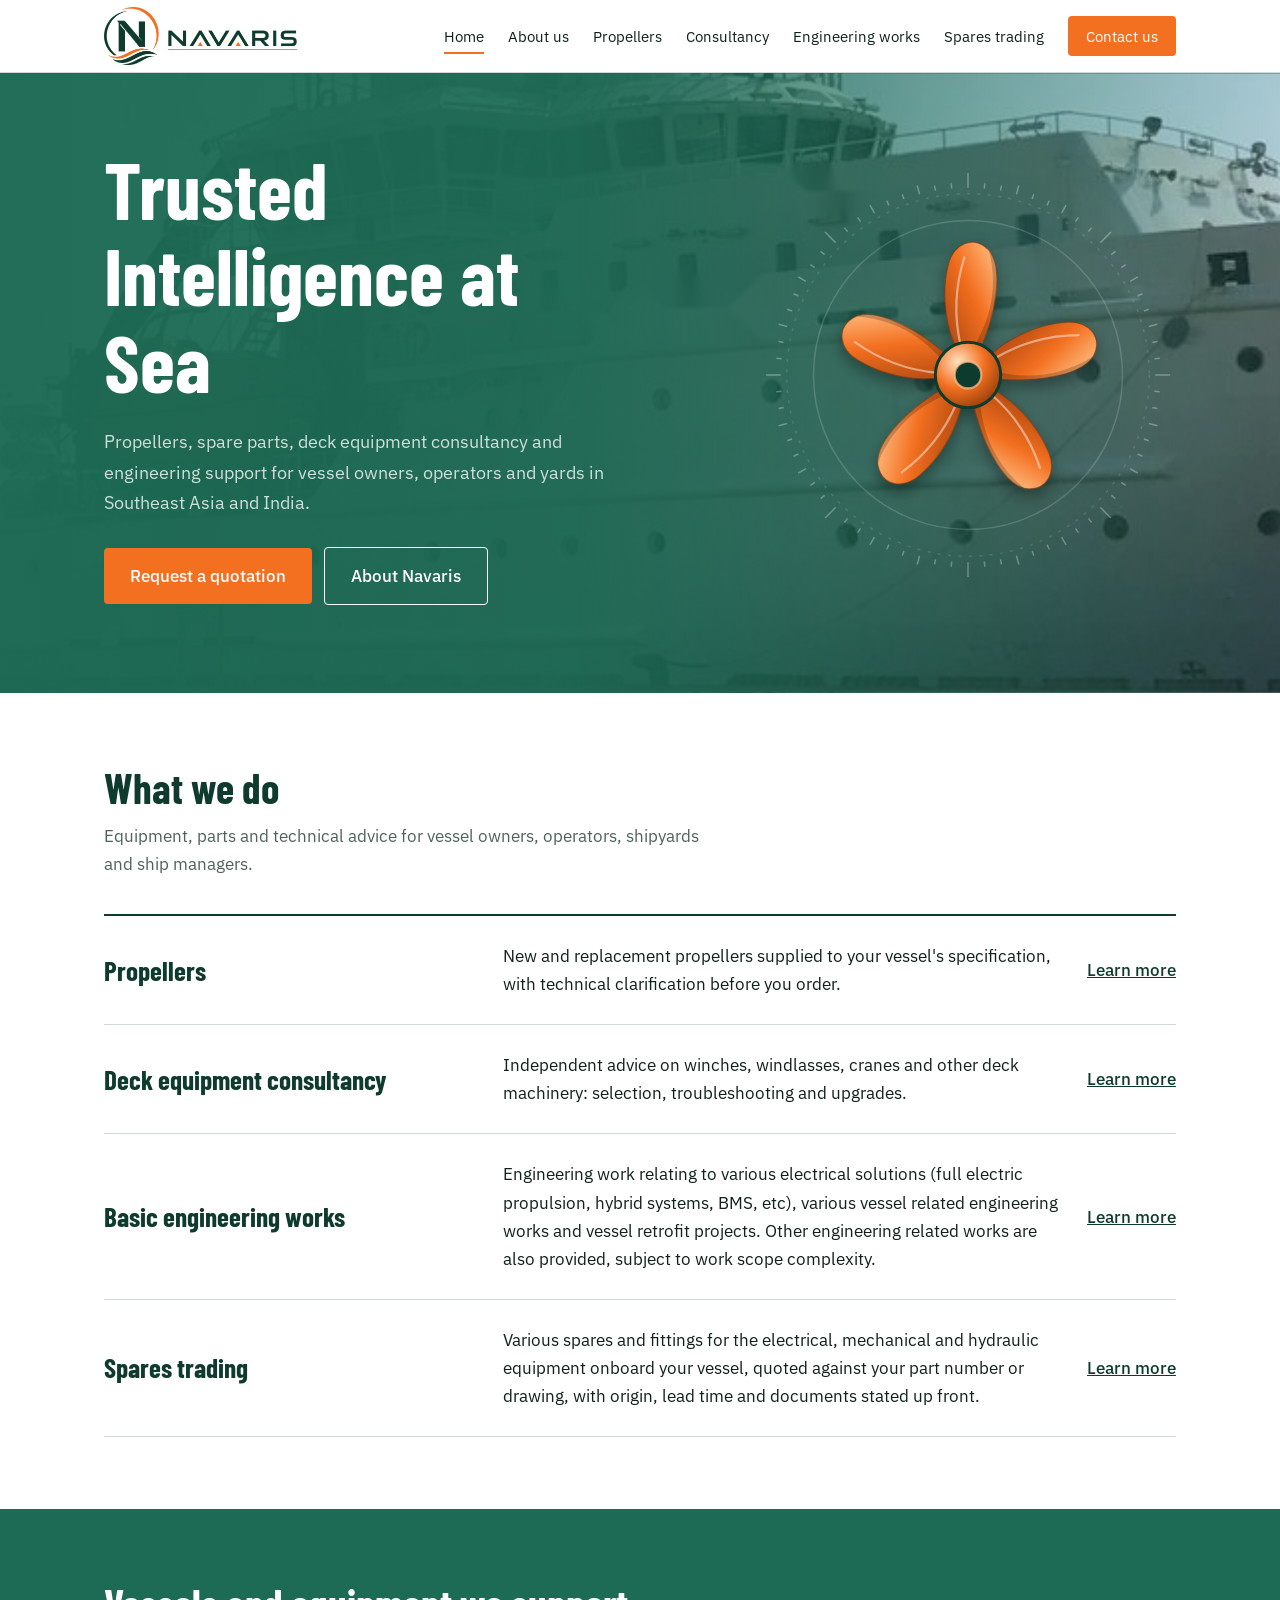
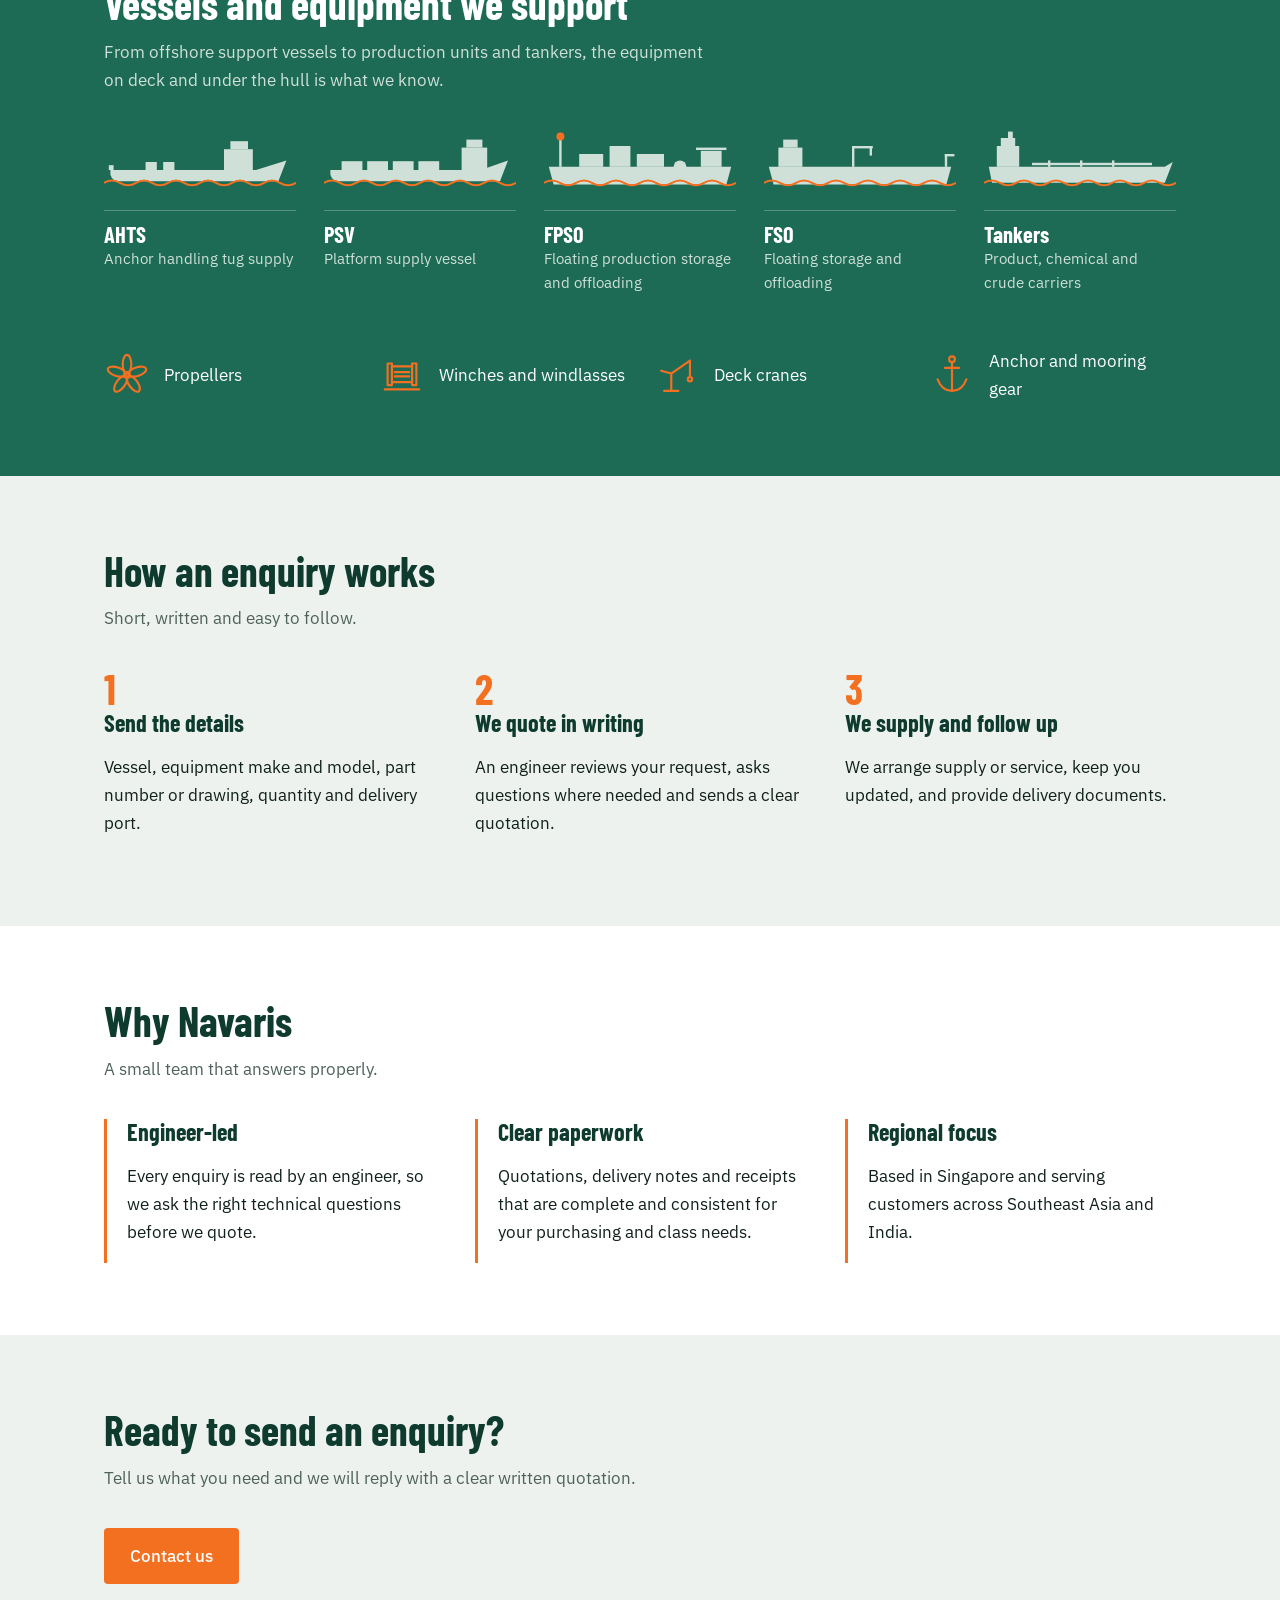
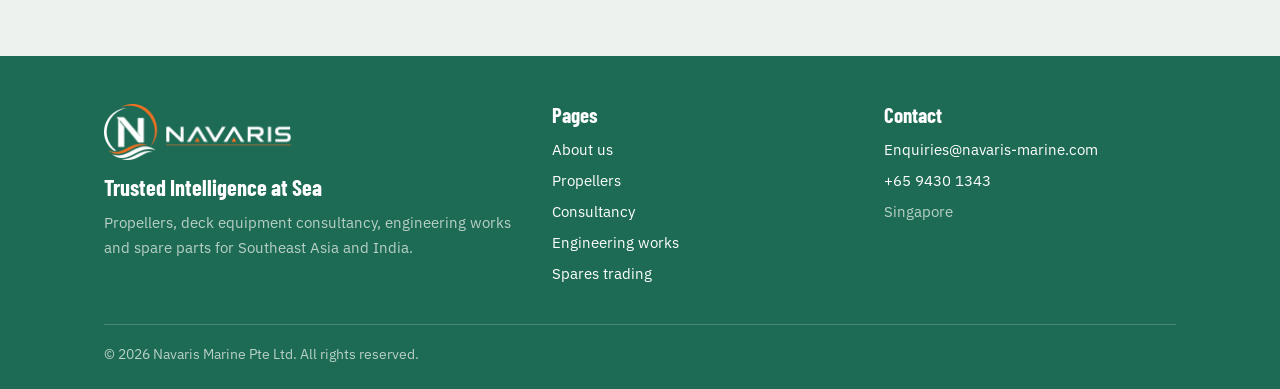
==== commit ef0d9489: "Add files via upload" ====
--- a/index.html
+++ b/index.html
@@ -1,14 +1,14 @@
 <!DOCTYPE html><html lang="en"><head><meta charset="utf-8"><meta name="viewport" content="width=device-width,initial-scale=1">
-<title>Navaris Marine Pte Ltd | Propellers, deck equipment consultancy and spares</title><meta name="description" content="Navaris Marine supplies propellers and marine spare parts, and provides deck equipment consultancy and engineering support in Southeast Asia and India."><link rel="icon" href="data:image/svg+xml,<svg xmlns='http://www.w3.org/2000/svg' viewBox='0 0 100 100'><rect width='100' height='100' rx='18' fill='%230E3B2E'/><circle cx='50' cy='50' r='14' fill='%23F37021'/></svg>">
+<title>Navaris Marine Pte Ltd | Propellers, deck equipment consultancy and spares</title><meta name="description" content="Navaris Marine supplies propellers, marine spares and fittings, and provides deck equipment consultancy and engineering support in Southeast Asia and India."><link rel="icon" type="image/png" href="favicon.png">
 <link rel="preconnect" href="https://fonts.googleapis.com"><link rel="preconnect" href="https://fonts.gstatic.com" crossorigin>
 <link href="https://fonts.googleapis.com/css2?family=Barlow+Condensed:wght@600;700&family=IBM+Plex+Sans:wght@400;500&display=swap" rel="stylesheet">
 <link rel="stylesheet" href="style.css"></head><body>
-<header class="site"><div class="wrap bar"><a class="brand" href="index.html">Navaris<i>.</i>Marine</a>
+<header class="site"><div class="wrap bar"><a class="brand" href="index.html" aria-label="Navaris Marine home"><img src="logo-horizontal.png" alt="Navaris Marine" width="193" height="58"></a>
 <button class="burger" aria-expanded="false" aria-label="Menu">Menu</button><nav class="main" aria-label="Main"><a href="index.html" class="on" aria-current="page">Home</a><a href="about.html">About us</a><a href="propellers.html">Propellers</a><a href="consultancy.html">Consultancy</a><a href="engineering.html">Engineering works</a><a href="spares.html">Spares trading</a><a class="cta" href="contact.html">Contact us</a></nav></div></header>
 <div class="hero"><div class="wrap"><div><h1>Trusted Intelligence at Sea</h1>
 <p>Propellers, spare parts, deck equipment consultancy and engineering support for vessel owners, operators and yards in Southeast Asia and India.</p>
 <a class="btn" href="contact.html">Request a quotation</a><a class="btn alt" href="about.html">About Navaris</a></div>
-<svg class="sonar" viewBox="-40 -40 280 280" role="img" aria-label="Ship propeller illustration"><defs><linearGradient id="nvB" x1="0" y1="1" x2="1" y2="0"><stop offset="0" stop-color="#A8420C"/><stop offset=".55" stop-color="#F37021"/><stop offset="1" stop-color="#FFC48A"/></linearGradient><radialGradient id="nvH" cx=".35" cy=".3" r=".8"><stop offset="0" stop-color="#FFE2C2"/><stop offset=".5" stop-color="#F37021"/><stop offset="1" stop-color="#8E3A0A"/></radialGradient><filter id="nvS" x="-20%" y="-20%" width="140%" height="140%"><feDropShadow dx="0" dy="5" stdDeviation="5" flood-color="#000" flood-opacity=".35"/></filter></defs><circle cx="100" cy="100" r="104" fill="none" stroke="#fff" stroke-opacity=".16"/><circle cx="100" cy="100" r="122" fill="none" stroke="#fff" stroke-opacity=".12" stroke-dasharray="2 5"/><path d="M100.0 -26.0L100.0 -36.0M111.0 -25.5L111.3 -29.0M121.9 -24.1L122.5 -27.5M132.6 -21.7L134.2 -27.5M143.1 -18.4L144.3 -21.7M153.2 -14.2L154.7 -17.4M163.0 -9.1L166.0 -14.3M172.3 -3.2L174.3 -6.1M181.0 3.5L183.2 0.8M189.1 10.9L196.2 3.8M196.5 19.0L199.2 16.8M203.2 27.7L206.1 25.7M209.1 37.0L214.3 34.0M214.2 46.8L217.4 45.3M218.4 56.9L221.7 55.7M221.7 67.4L227.5 65.8M224.1 78.1L227.5 77.5M225.5 89.0L229.0 88.7M226.0 100.0L236.0 100.0M225.5 111.0L229.0 111.3M224.1 121.9L227.5 122.5M221.7 132.6L227.5 134.2M218.4 143.1L221.7 144.3M214.2 153.2L217.4 154.7M209.1 163.0L214.3 166.0M203.2 172.3L206.1 174.3M196.5 181.0L199.2 183.2M189.1 189.1L196.2 196.2M181.0 196.5L183.2 199.2M172.3 203.2L174.3 206.1M163.0 209.1L166.0 214.3M153.2 214.2L154.7 217.4M143.1 218.4L144.3 221.7M132.6 221.7L134.2 227.5M121.9 224.1L122.5 227.5M111.0 225.5L111.3 229.0M100.0 226.0L100.0 236.0M89.0 225.5L88.7 229.0M78.1 224.1L77.5 227.5M67.4 221.7L65.8 227.5M56.9 218.4L55.7 221.7M46.8 214.2L45.3 217.4M37.0 209.1L34.0 214.3M27.7 203.2L25.7 206.1M19.0 196.5L16.8 199.2M10.9 189.1L3.8 196.2M3.5 181.0L0.8 183.2M-3.2 172.3L-6.1 174.3M-9.1 163.0L-14.3 166.0M-14.2 153.2L-17.4 154.7M-18.4 143.1L-21.7 144.3M-21.7 132.6L-27.5 134.2M-24.1 121.9L-27.5 122.5M-25.5 111.0L-29.0 111.3M-26.0 100.0L-36.0 100.0M-25.5 89.0L-29.0 88.7M-24.1 78.1L-27.5 77.5M-21.7 67.4L-27.5 65.8M-18.4 56.9L-21.7 55.7M-14.2 46.8L-17.4 45.3M-9.1 37.0L-14.3 34.0M-3.2 27.7L-6.1 25.7M3.5 19.0L0.8 16.8M10.9 10.9L3.8 3.8M19.0 3.5L16.8 0.8M27.7 -3.2L25.7 -6.1M37.0 -9.1L34.0 -14.3M46.8 -14.2L45.3 -17.4M56.9 -18.4L55.7 -21.7M67.4 -21.7L65.8 -27.5M78.1 -24.1L77.5 -27.5M89.0 -25.5L88.7 -29.0" stroke="#fff" stroke-opacity=".3" stroke-width="1" fill="none"/><g filter="url(#nvS)"><g class="bl"><g transform="rotate(0 100 100)"><g transform="translate(17 0) scale(.83 1)"><path d="M93 86C82 70 78 46 84 26C88 12 104 5 117 16C129 28 123 60 108 86Z" fill="url(#nvB)"/><path d="M101 86C115 68 126 46 117 16C129 28 123 60 108 86Z" fill="#000" fill-opacity=".2"/><path d="M94 80C89 62 89 42 97 21" fill="none" stroke="#fff" stroke-opacity=".45" stroke-width="1.8" stroke-linecap="round"/><path d="M93 86C82 70 78 46 84 26C88 12 104 5 117 16C129 28 123 60 108 86Z" fill="none" stroke="#7a3208" stroke-opacity=".5" stroke-width=".9"/></g></g><g transform="rotate(72 100 100)"><g transform="translate(17 0) scale(.83 1)"><path d="M93 86C82 70 78 46 84 26C88 12 104 5 117 16C129 28 123 60 108 86Z" fill="url(#nvB)"/><path d="M101 86C115 68 126 46 117 16C129 28 123 60 108 86Z" fill="#000" fill-opacity=".2"/><path d="M94 80C89 62 89 42 97 21" fill="none" stroke="#fff" stroke-opacity=".45" stroke-width="1.8" stroke-linecap="round"/><path d="M93 86C82 70 78 46 84 26C88 12 104 5 117 16C129 28 123 60 108 86Z" fill="none" stroke="#7a3208" stroke-opacity=".5" stroke-width=".9"/></g></g><g transform="rotate(144 100 100)"><g transform="translate(17 0) scale(.83 1)"><path d="M93 86C82 70 78 46 84 26C88 12 104 5 117 16C129 28 123 60 108 86Z" fill="url(#nvB)"/><path d="M101 86C115 68 126 46 117 16C129 28 123 60 108 86Z" fill="#000" fill-opacity=".2"/><path d="M94 80C89 62 89 42 97 21" fill="none" stroke="#fff" stroke-opacity=".45" stroke-width="1.8" stroke-linecap="round"/><path d="M93 86C82 70 78 46 84 26C88 12 104 5 117 16C129 28 123 60 108 86Z" fill="none" stroke="#7a3208" stroke-opacity=".5" stroke-width=".9"/></g></g><g transform="rotate(216 100 100)"><g transform="translate(17 0) scale(.83 1)"><path d="M93 86C82 70 78 46 84 26C88 12 104 5 117 16C129 28 123 60 108 86Z" fill="url(#nvB)"/><path d="M101 86C115 68 126 46 117 16C129 28 123 60 108 86Z" fill="#000" fill-opacity=".2"/><path d="M94 80C89 62 89 42 97 21" fill="none" stroke="#fff" stroke-opacity=".45" stroke-width="1.8" stroke-linecap="round"/><path d="M93 86C82 70 78 46 84 26C88 12 104 5 117 16C129 28 123 60 108 86Z" fill="none" stroke="#7a3208" stroke-opacity=".5" stroke-width=".9"/></g></g><g transform="rotate(288 100 100)"><g transform="translate(17 0) scale(.83 1)"><path d="M93 86C82 70 78 46 84 26C88 12 104 5 117 16C129 28 123 60 108 86Z" fill="url(#nvB)"/><path d="M101 86C115 68 126 46 117 16C129 28 123 60 108 86Z" fill="#000" fill-opacity=".2"/><path d="M94 80C89 62 89 42 97 21" fill="none" stroke="#fff" stroke-opacity=".45" stroke-width="1.8" stroke-linecap="round"/><path d="M93 86C82 70 78 46 84 26C88 12 104 5 117 16C129 28 123 60 108 86Z" fill="none" stroke="#7a3208" stroke-opacity=".5" stroke-width=".9"/></g></g><circle cx="100" cy="100" r="22" fill="url(#nvH)" stroke="#0E3B2E" stroke-width="2"/><circle cx="100" cy="100" r="9" fill="#0E3B2E" stroke="#FFC48A" stroke-opacity=".7" stroke-width="1.5"/></g></g></svg></div></div><section><div class="wrap"><h2>What we do</h2><p class="lead">Equipment, parts and technical advice for vessel owners, operators, shipyards and ship managers.</p><div class="rows"><div class="row"><h3>Propellers</h3><p>New and replacement propellers supplied to your vessel's specification, with technical clarification before you order.</p><a class="go" href="propellers.html">Learn more</a></div><div class="row"><h3>Deck equipment consultancy</h3><p>Independent advice on winches, windlasses, cranes and other deck machinery: selection, troubleshooting and upgrades.</p><a class="go" href="consultancy.html">Learn more</a></div><div class="row"><h3>Basic engineering works</h3><p>Coordination of minor repairs, installation support and modifications through qualified workshops and service engineers.</p><a class="go" href="engineering.html">Learn more</a></div><div class="row"><h3>Spares trading</h3><p>Marine spare parts quoted against your part number or drawing, with origin, lead time and documents stated up front.</p><a class="go" href="spares.html">Learn more</a></div></div></div></section>
+<svg class="sonar" viewBox="-40 -40 280 280" role="img" aria-label="Ship propeller illustration"><defs><linearGradient id="nvB" x1="0" y1="1" x2="1" y2="0"><stop offset="0" stop-color="#A8420C"/><stop offset=".55" stop-color="#F37021"/><stop offset="1" stop-color="#FFC48A"/></linearGradient><radialGradient id="nvH" cx=".35" cy=".3" r=".8"><stop offset="0" stop-color="#FFE2C2"/><stop offset=".5" stop-color="#F37021"/><stop offset="1" stop-color="#8E3A0A"/></radialGradient><filter id="nvS" x="-20%" y="-20%" width="140%" height="140%"><feDropShadow dx="0" dy="5" stdDeviation="5" flood-color="#000" flood-opacity=".35"/></filter></defs><circle cx="100" cy="100" r="104" fill="none" stroke="#fff" stroke-opacity=".16"/><circle cx="100" cy="100" r="122" fill="none" stroke="#fff" stroke-opacity=".12" stroke-dasharray="2 5"/><path d="M100.0 -26.0L100.0 -36.0M111.0 -25.5L111.3 -29.0M121.9 -24.1L122.5 -27.5M132.6 -21.7L134.2 -27.5M143.1 -18.4L144.3 -21.7M153.2 -14.2L154.7 -17.4M163.0 -9.1L166.0 -14.3M172.3 -3.2L174.3 -6.1M181.0 3.5L183.2 0.8M189.1 10.9L196.2 3.8M196.5 19.0L199.2 16.8M203.2 27.7L206.1 25.7M209.1 37.0L214.3 34.0M214.2 46.8L217.4 45.3M218.4 56.9L221.7 55.7M221.7 67.4L227.5 65.8M224.1 78.1L227.5 77.5M225.5 89.0L229.0 88.7M226.0 100.0L236.0 100.0M225.5 111.0L229.0 111.3M224.1 121.9L227.5 122.5M221.7 132.6L227.5 134.2M218.4 143.1L221.7 144.3M214.2 153.2L217.4 154.7M209.1 163.0L214.3 166.0M203.2 172.3L206.1 174.3M196.5 181.0L199.2 183.2M189.1 189.1L196.2 196.2M181.0 196.5L183.2 199.2M172.3 203.2L174.3 206.1M163.0 209.1L166.0 214.3M153.2 214.2L154.7 217.4M143.1 218.4L144.3 221.7M132.6 221.7L134.2 227.5M121.9 224.1L122.5 227.5M111.0 225.5L111.3 229.0M100.0 226.0L100.0 236.0M89.0 225.5L88.7 229.0M78.1 224.1L77.5 227.5M67.4 221.7L65.8 227.5M56.9 218.4L55.7 221.7M46.8 214.2L45.3 217.4M37.0 209.1L34.0 214.3M27.7 203.2L25.7 206.1M19.0 196.5L16.8 199.2M10.9 189.1L3.8 196.2M3.5 181.0L0.8 183.2M-3.2 172.3L-6.1 174.3M-9.1 163.0L-14.3 166.0M-14.2 153.2L-17.4 154.7M-18.4 143.1L-21.7 144.3M-21.7 132.6L-27.5 134.2M-24.1 121.9L-27.5 122.5M-25.5 111.0L-29.0 111.3M-26.0 100.0L-36.0 100.0M-25.5 89.0L-29.0 88.7M-24.1 78.1L-27.5 77.5M-21.7 67.4L-27.5 65.8M-18.4 56.9L-21.7 55.7M-14.2 46.8L-17.4 45.3M-9.1 37.0L-14.3 34.0M-3.2 27.7L-6.1 25.7M3.5 19.0L0.8 16.8M10.9 10.9L3.8 3.8M19.0 3.5L16.8 0.8M27.7 -3.2L25.7 -6.1M37.0 -9.1L34.0 -14.3M46.8 -14.2L45.3 -17.4M56.9 -18.4L55.7 -21.7M67.4 -21.7L65.8 -27.5M78.1 -24.1L77.5 -27.5M89.0 -25.5L88.7 -29.0" stroke="#fff" stroke-opacity=".3" stroke-width="1" fill="none"/><g filter="url(#nvS)"><g class="bl"><g transform="rotate(0 100 100)"><g transform="translate(17 0) scale(.83 1)"><path d="M93 86C82 70 78 46 84 26C88 12 104 5 117 16C129 28 123 60 108 86Z" fill="url(#nvB)"/><path d="M101 86C115 68 126 46 117 16C129 28 123 60 108 86Z" fill="#000" fill-opacity=".2"/><path d="M94 80C89 62 89 42 97 21" fill="none" stroke="#fff" stroke-opacity=".45" stroke-width="1.8" stroke-linecap="round"/><path d="M93 86C82 70 78 46 84 26C88 12 104 5 117 16C129 28 123 60 108 86Z" fill="none" stroke="#7a3208" stroke-opacity=".5" stroke-width=".9"/></g></g><g transform="rotate(72 100 100)"><g transform="translate(17 0) scale(.83 1)"><path d="M93 86C82 70 78 46 84 26C88 12 104 5 117 16C129 28 123 60 108 86Z" fill="url(#nvB)"/><path d="M101 86C115 68 126 46 117 16C129 28 123 60 108 86Z" fill="#000" fill-opacity=".2"/><path d="M94 80C89 62 89 42 97 21" fill="none" stroke="#fff" stroke-opacity=".45" stroke-width="1.8" stroke-linecap="round"/><path d="M93 86C82 70 78 46 84 26C88 12 104 5 117 16C129 28 123 60 108 86Z" fill="none" stroke="#7a3208" stroke-opacity=".5" stroke-width=".9"/></g></g><g transform="rotate(144 100 100)"><g transform="translate(17 0) scale(.83 1)"><path d="M93 86C82 70 78 46 84 26C88 12 104 5 117 16C129 28 123 60 108 86Z" fill="url(#nvB)"/><path d="M101 86C115 68 126 46 117 16C129 28 123 60 108 86Z" fill="#000" fill-opacity=".2"/><path d="M94 80C89 62 89 42 97 21" fill="none" stroke="#fff" stroke-opacity=".45" stroke-width="1.8" stroke-linecap="round"/><path d="M93 86C82 70 78 46 84 26C88 12 104 5 117 16C129 28 123 60 108 86Z" fill="none" stroke="#7a3208" stroke-opacity=".5" stroke-width=".9"/></g></g><g transform="rotate(216 100 100)"><g transform="translate(17 0) scale(.83 1)"><path d="M93 86C82 70 78 46 84 26C88 12 104 5 117 16C129 28 123 60 108 86Z" fill="url(#nvB)"/><path d="M101 86C115 68 126 46 117 16C129 28 123 60 108 86Z" fill="#000" fill-opacity=".2"/><path d="M94 80C89 62 89 42 97 21" fill="none" stroke="#fff" stroke-opacity=".45" stroke-width="1.8" stroke-linecap="round"/><path d="M93 86C82 70 78 46 84 26C88 12 104 5 117 16C129 28 123 60 108 86Z" fill="none" stroke="#7a3208" stroke-opacity=".5" stroke-width=".9"/></g></g><g transform="rotate(288 100 100)"><g transform="translate(17 0) scale(.83 1)"><path d="M93 86C82 70 78 46 84 26C88 12 104 5 117 16C129 28 123 60 108 86Z" fill="url(#nvB)"/><path d="M101 86C115 68 126 46 117 16C129 28 123 60 108 86Z" fill="#000" fill-opacity=".2"/><path d="M94 80C89 62 89 42 97 21" fill="none" stroke="#fff" stroke-opacity=".45" stroke-width="1.8" stroke-linecap="round"/><path d="M93 86C82 70 78 46 84 26C88 12 104 5 117 16C129 28 123 60 108 86Z" fill="none" stroke="#7a3208" stroke-opacity=".5" stroke-width=".9"/></g></g><circle cx="100" cy="100" r="22" fill="url(#nvH)" stroke="#0E3B2E" stroke-width="2"/><circle cx="100" cy="100" r="9" fill="#0E3B2E" stroke="#FFC48A" stroke-opacity=".7" stroke-width="1.5"/></g></g></svg></div></div><section><div class="wrap"><h2>What we do</h2><p class="lead">Equipment, parts and technical advice for vessel owners, operators, shipyards and ship managers.</p><div class="rows"><div class="row"><h3>Propellers</h3><p>New and replacement propellers supplied to your vessel's specification, with technical clarification before you order.</p><a class="go" href="propellers.html">Learn more</a></div><div class="row"><h3>Deck equipment consultancy</h3><p>Independent advice on winches, windlasses, cranes and other deck machinery: selection, troubleshooting and upgrades.</p><a class="go" href="consultancy.html">Learn more</a></div><div class="row"><h3>Basic engineering works</h3><p>Engineering work relating to various electrical solutions (full electric propulsion, hybrid systems, BMS, etc), various vessel related engineering works and vessel retrofit projects. Other engineering related works are also provided, subject to work scope complexity.</p><a class="go" href="engineering.html">Learn more</a></div><div class="row"><h3>Spares trading</h3><p>Various spares and fittings for the electrical, mechanical and hydraulic equipment onboard your vessel, quoted against your part number or drawing, with origin, lead time and documents stated up front.</p><a class="go" href="spares.html">Learn more</a></div></div></div></section>
 <section class="dark"><div class="wrap"><h2>Vessels and equipment we support</h2><p class="lead">From offshore support vessels to production units and tankers, the equipment on deck and under the hull is what we know.</p><div class="fleet"><figure><svg viewBox="0 0 240 80" role="img" aria-label="AHTS silhouette"><g fill="currentColor"><path d="M8 50H190L228 38 218 64H20Q10 64 8 56Z"/><rect x="150" y="24" width="36" height="26"/><rect x="158" y="14" width="22" height="10"/><rect x="52" y="40" width="14" height="10"/><rect x="74" y="40" width="14" height="10"/><rect x="6" y="44" width="6" height="6"/></g><path d="M0 66 q10 -6 20 0 t20 0 t20 0 t20 0 t20 0 t20 0 t20 0 t20 0 t20 0 t20 0 t20 0 t20 0" fill="none" stroke="#F37021" stroke-width="2.5"/></svg><figcaption><b>AHTS</b>Anchor handling tug supply</figcaption></figure><figure><svg viewBox="0 0 240 80" role="img" aria-label="PSV silhouette"><g fill="currentColor"><path d="M8 50H196L230 38 220 64H20Q10 64 8 56Z"/><rect x="172" y="22" width="32" height="28"/><rect x="178" y="12" width="20" height="10"/><rect x="22" y="39" width="26" height="11"/><rect x="54" y="39" width="26" height="11"/><rect x="86" y="39" width="26" height="11"/><rect x="118" y="39" width="26" height="11"/></g><path d="M0 66 q10 -6 20 0 t20 0 t20 0 t20 0 t20 0 t20 0 t20 0 t20 0 t20 0 t20 0 t20 0 t20 0" fill="none" stroke="#F37021" stroke-width="2.5"/></svg><figcaption><b>PSV</b>Platform supply vessel</figcaption></figure><figure><svg viewBox="0 0 240 80" role="img" aria-label="FPSO silhouette"><g fill="currentColor"><path d="M6 46H234L228 68H12Z"/><rect x="44" y="30" width="30" height="16"/><rect x="82" y="20" width="26" height="26"/><rect x="116" y="30" width="34" height="16"/><rect x="196" y="26" width="26" height="20"/><circle cx="170" cy="46" r="8"/><rect x="19" y="8" width="3" height="38"/><circle cx="20.5" cy="8" r="5" fill="#F37021"/><rect x="190" y="22" width="38" height="3"/></g><path d="M0 66 q10 -6 20 0 t20 0 t20 0 t20 0 t20 0 t20 0 t20 0 t20 0 t20 0 t20 0 t20 0 t20 0" fill="none" stroke="#F37021" stroke-width="2.5"/></svg><figcaption><b>FPSO</b>Floating production storage and offloading</figcaption></figure><figure><svg viewBox="0 0 240 80" role="img" aria-label="FSO silhouette"><g fill="currentColor"><path d="M6 46H234L228 68H12Z"/><rect x="18" y="22" width="30" height="24"/><rect x="24" y="12" width="18" height="10"/><rect x="110" y="20" width="3" height="26"/><rect x="110" y="20" width="26" height="3"/><rect x="132" y="20" width="3" height="12"/><rect x="226" y="30" width="3" height="16"/><rect x="226" y="30" width="12" height="3"/></g><path d="M0 66 q10 -6 20 0 t20 0 t20 0 t20 0 t20 0 t20 0 t20 0 t20 0 t20 0 t20 0 t20 0 t20 0" fill="none" stroke="#F37021" stroke-width="2.5"/></svg><figcaption><b>FSO</b>Floating storage and offloading</figcaption></figure><figure><svg viewBox="0 0 240 80" role="img" aria-label="Tanker silhouette"><g fill="currentColor"><path d="M6 46H226L236 40 226 66H10Z"/><rect x="16" y="20" width="28" height="26"/><rect x="21" y="10" width="18" height="10"/><rect x="30" y="2" width="6" height="8"/><rect x="60" y="41" width="150" height="3"/><rect x="80" y="38" width="3" height="8"/><rect x="120" y="38" width="3" height="8"/><rect x="160" y="38" width="3" height="8"/></g><path d="M0 66 q10 -6 20 0 t20 0 t20 0 t20 0 t20 0 t20 0 t20 0 t20 0 t20 0 t20 0 t20 0 t20 0" fill="none" stroke="#F37021" stroke-width="2.5"/></svg><figcaption><b>Tankers</b>Product, chemical and crude carriers</figcaption></figure></div><div class="gear"><div><svg viewBox="0 0 64 64" fill="none" stroke="currentColor" stroke-width="3" stroke-linecap="round" stroke-linejoin="round" aria-hidden="true"><g><ellipse cx="32" cy="17" rx="6" ry="13"/><ellipse cx="32" cy="17" rx="6" ry="13" transform="rotate(72 32 32)"/><ellipse cx="32" cy="17" rx="6" ry="13" transform="rotate(144 32 32)"/><ellipse cx="32" cy="17" rx="6" ry="13" transform="rotate(216 32 32)"/><ellipse cx="32" cy="17" rx="6" ry="13" transform="rotate(288 32 32)"/></g><circle cx="32" cy="32" r="4"/></svg><span>Propellers</span></div><div><svg viewBox="0 0 64 64" fill="none" stroke="currentColor" stroke-width="3" stroke-linecap="round" stroke-linejoin="round" aria-hidden="true"><rect x="18" y="20" width="28" height="22"/><rect x="12" y="16" width="6" height="30"/><rect x="46" y="16" width="6" height="30"/><path d="M22 28h20M22 34h20M8 52h48"/></svg><span>Winches and windlasses</span></div><div><svg viewBox="0 0 64 64" fill="none" stroke="currentColor" stroke-width="3" stroke-linecap="round" stroke-linejoin="round" aria-hidden="true"><path d="M14 54h20M24 54V30L50 12M50 12v22"/><circle cx="50" cy="38" r="3"/><path d="M24 30L10 26"/></svg><span>Deck cranes</span></div><div><svg viewBox="0 0 64 64" fill="none" stroke="currentColor" stroke-width="3" stroke-linecap="round" stroke-linejoin="round" aria-hidden="true"><circle cx="32" cy="10" r="4"/><path d="M32 14v38M22 22h20M12 38q6 16 20 16t20-16"/></svg><span>Anchor and mooring gear</span></div></div></div></section>
 <section class="band"><div class="wrap"><h2>How an enquiry works</h2><p class="lead">Short, written and easy to follow.</p><div class="steps">
 <div><b>1</b><h3>Send the details</h3><p>Vessel, equipment make and model, part number or drawing, quantity and delivery port.</p></div>
@@ -18,6 +18,6 @@
 <div><h3>Engineer-led</h3><p>Every enquiry is read by an engineer, so we ask the right technical questions before we quote.</p></div>
 <div><h3>Clear paperwork</h3><p>Quotations, delivery notes and receipts that are complete and consistent for your purchasing and class needs.</p></div>
 <div><h3>Regional focus</h3><p>Based in Singapore and serving customers across Southeast Asia and India.</p></div></div></div></section><section class="band"><div class="wrap"><h2>Ready to send an enquiry?</h2><p class="lead">Tell us what you need and we will reply with a clear written quotation.</p><a class="btn" href="contact.html">Contact us</a></div></section>
-<footer><div class="wrap"><div class="fg"><div><h3>Navaris Marine Pte Ltd</h3><p>Trusted Intelligence at Sea</p><p>Propellers, deck equipment consultancy, engineering works and spare parts for Southeast Asia and India.</p></div>
+<footer><div class="wrap"><div class="fg"><div><img class="flogo" src="logo-horizontal-white.png" alt="Navaris Marine" width="160" height="48"><p class="ftag">Trusted Intelligence at Sea</p><p>Propellers, deck equipment consultancy, engineering works and spare parts for Southeast Asia and India.</p></div>
 <div><h3>Pages</h3><p><a href="about.html">About us</a></p><p><a href="propellers.html">Propellers</a></p><p><a href="consultancy.html">Consultancy</a></p><p><a href="engineering.html">Engineering works</a></p><p><a href="spares.html">Spares trading</a></p></div><div><h3>Contact</h3><p><a href="mailto:enquiries@navaris-marine.com">Enquiries@navaris-marine.com</a></p><p><a href="tel:+6594301343">+65 9430 1343</a></p><p>Singapore</p></div></div>
 <div class="copy">&copy; <span id="y">2026</span> Navaris Marine Pte Ltd. All rights reserved.</div></div></footer><script src="script.js"></script></body></html>
--- a/style.css
+++ b/style.css
@@ -1,4 +1,4 @@
-:root{--green:#0E3B2E;--orange:#F37021;--ink:#10201A;--mist:#EDF2EF;--line:#cfdad4;--muted:#4f625a}
+:root{--green:#0E3B2E;--band:#1D6B54;--orange:#F37021;--ink:#10201A;--mist:#EDF2EF;--line:#cfdad4;--muted:#4f625a}
 *{box-sizing:border-box}html{scroll-behavior:smooth}
 body{margin:0;font:17px/1.65 "IBM Plex Sans",system-ui,sans-serif;color:var(--ink);background:#fff}
 h1,h2,h3{font-family:"Barlow Condensed","Arial Narrow",sans-serif;line-height:1.08;margin:0;color:var(--green)}
@@ -11,7 +11,7 @@
 .main a:hover,.main a.on{border-color:var(--orange)}
 .main a.cta{background:var(--orange);color:#fff;padding:10px 18px;border-radius:4px;border:0}.main a.cta:hover{background:#d85f14}
 .burger{display:none;background:none;border:1px solid var(--green);color:var(--green);padding:8px 14px;border-radius:4px;font:inherit}
-.hero{background:var(--green);color:#fff;overflow:hidden}
+.hero{background:linear-gradient(90deg,rgba(29,107,84,.97) 0%,rgba(29,107,84,.92) 45%,rgba(29,107,84,.4) 85%,rgba(29,107,84,.2) 100%),url(vessel-bg.jpg) center 35%/cover var(--band);color:#fff;overflow:hidden}
 .hero .wrap{display:grid;grid-template-columns:1.2fr .8fr;gap:32px;align-items:center;padding-top:72px;padding-bottom:88px}
 .hero h1{color:#fff;font-size:clamp(2.8rem,6.6vw,5rem);max-width:13ch}
 .hero p{color:#cfe0d8;font-size:1.15rem;max-width:46ch;margin:22px 0 30px}
@@ -19,7 +19,7 @@
 @keyframes sp{to{transform:rotate(360deg)}}@media(prefers-reduced-motion:reduce){.sonar .bl{animation:none}}
 .btn{display:inline-block;background:var(--orange);color:#fff;padding:14px 26px;border-radius:4px;text-decoration:none;font-weight:500;border:0;font:inherit;font-weight:500;cursor:pointer}.btn:hover{background:#d85f14}
 .btn.alt{background:transparent;border:1px solid #fff;margin-left:12px}.btn.alt:hover{background:rgba(255,255,255,.12)}
-.phero{background:var(--green);color:#fff;padding:60px 0}.phero h1{color:#fff;font-size:clamp(2.4rem,5vw,3.6rem)}
+.phero{background:linear-gradient(90deg,rgba(29,107,84,.97) 0%,rgba(29,107,84,.92) 50%,rgba(29,107,84,.4) 100%),url(vessel-bg.jpg) center 40%/cover var(--band);color:#fff;padding:60px 0}.phero h1{color:#fff;font-size:clamp(2.4rem,5vw,3.6rem)}
 .phero p{color:#cfe0d8;max-width:58ch;margin:14px 0 0;font-size:1.1rem}
 section{padding:72px 0}.band{background:var(--mist)}
 h2{font-size:clamp(1.9rem,3.6vw,2.6rem);margin-bottom:12px}.lead{max-width:60ch;color:var(--muted);margin:0 0 36px}
@@ -40,14 +40,14 @@
 input,textarea{width:100%;font:inherit;padding:12px;border:1px solid #8ea39a;border-radius:4px;background:#fff;color:var(--ink)}textarea{min-height:160px;resize:vertical}
 .two{display:grid;grid-template-columns:1fr 1fr;gap:18px}.hp{position:absolute;left:-9999px}
 .det dt{font-weight:500;color:var(--muted);font-size:.9rem;margin-top:16px}.det dd{margin:2px 0 0;font-size:1.1rem}
-footer{background:var(--green);color:#b9d0c6;padding:48px 0 24px;font-size:.95rem}footer a{color:#fff;text-decoration:none}footer a:hover{color:var(--orange)}
+footer{background:var(--band);color:#b9d0c6;padding:48px 0 24px;font-size:.95rem}footer a{color:#fff;text-decoration:none}footer a:hover{color:var(--orange)}
 .fg{display:grid;grid-template-columns:1.4fr 1fr 1fr;gap:40px}footer h3{color:#fff;font-size:1.3rem;margin-bottom:10px}
 footer p{margin:0 0 6px}.copy{border-top:1px solid rgba(255,255,255,.18);margin-top:32px;padding-top:18px;font-size:.85rem}
 @media(max-width:820px){.burger{display:block}.main{display:none;position:absolute;left:0;right:0;top:72px;background:#fff;padding:12px 24px 20px;border-bottom:1px solid var(--line)}
 .main.open{display:block}.main a{display:block;margin:0;padding:12px 0}.main a.cta{display:inline-block;margin-top:8px}
 .hero .wrap,.cols,.row,.steps,.why,.fg,.two{grid-template-columns:1fr}.sonar{max-width:230px;justify-self:start}.box{position:static}.btn.alt{margin:12px 0 0}}
 
-.dark{background:var(--green);color:#fff}.dark h2{color:#fff}.dark .lead{color:#cfe0d8}
+.dark{background:var(--band);color:#fff}.dark h2{color:#fff}.dark .lead{color:#cfe0d8}
 .fleet{display:grid;grid-template-columns:repeat(5,1fr);gap:28px}.fleet figure{margin:0}.fleet svg{width:100%;height:auto;color:#cfe0d8}
 .fleet figcaption{border-top:1px solid rgba(255,255,255,.25);padding-top:10px;margin-top:8px;font-size:.92rem;color:#cfe0d8}
 .fleet b{display:block;color:#fff;font:700 1.4rem "Barlow Condensed",sans-serif}
@@ -67,3 +67,10 @@
 .shots figcaption{border-top:2px solid var(--green);margin-top:10px;padding-top:10px;font-size:.95rem;color:var(--muted)}
 .shots b{display:block;font:700 1.35rem "Barlow Condensed",sans-serif;color:var(--green)}
 @media(max-width:820px){.shots{grid-template-columns:1fr}}
+
+.brand img{display:block;height:58px;width:auto}
+.flogo{display:block;height:48px;width:auto;margin-bottom:14px}
+
+.draws{display:grid;grid-template-columns:1fr 1fr;gap:16px;margin:0 0 40px;max-width:760px}.draws img{display:block;width:100%;aspect-ratio:4/5;object-fit:contain;background:#fff;border:1px solid var(--line)}.draws figcaption{border-top:2px solid var(--green);margin-top:10px;padding-top:10px;font-size:.95rem;color:var(--muted)}.draws figure{margin:0}@media(max-width:700px){.draws{grid-template-columns:1fr}}
+
+.flogo{height:56px}.ftag{font:700 1.4rem "Barlow Condensed",sans-serif;color:#fff;margin:0 0 10px}
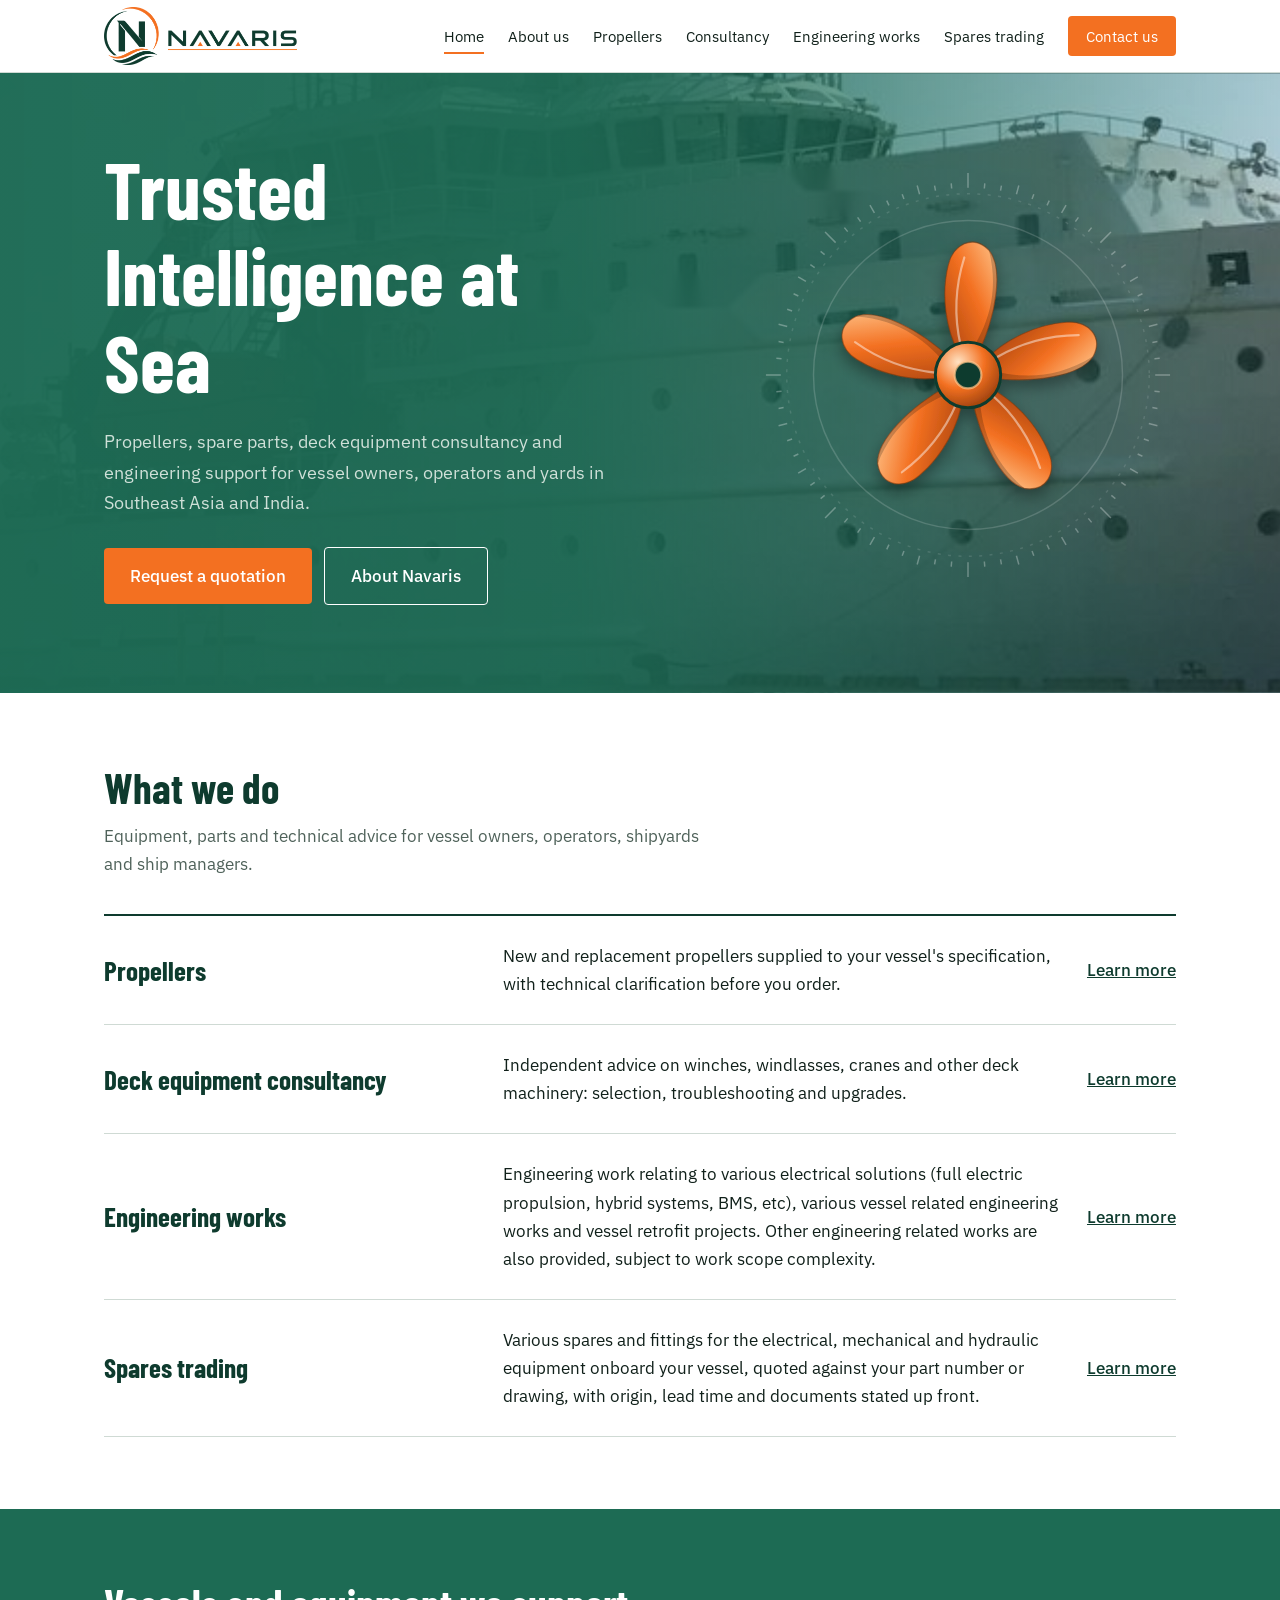
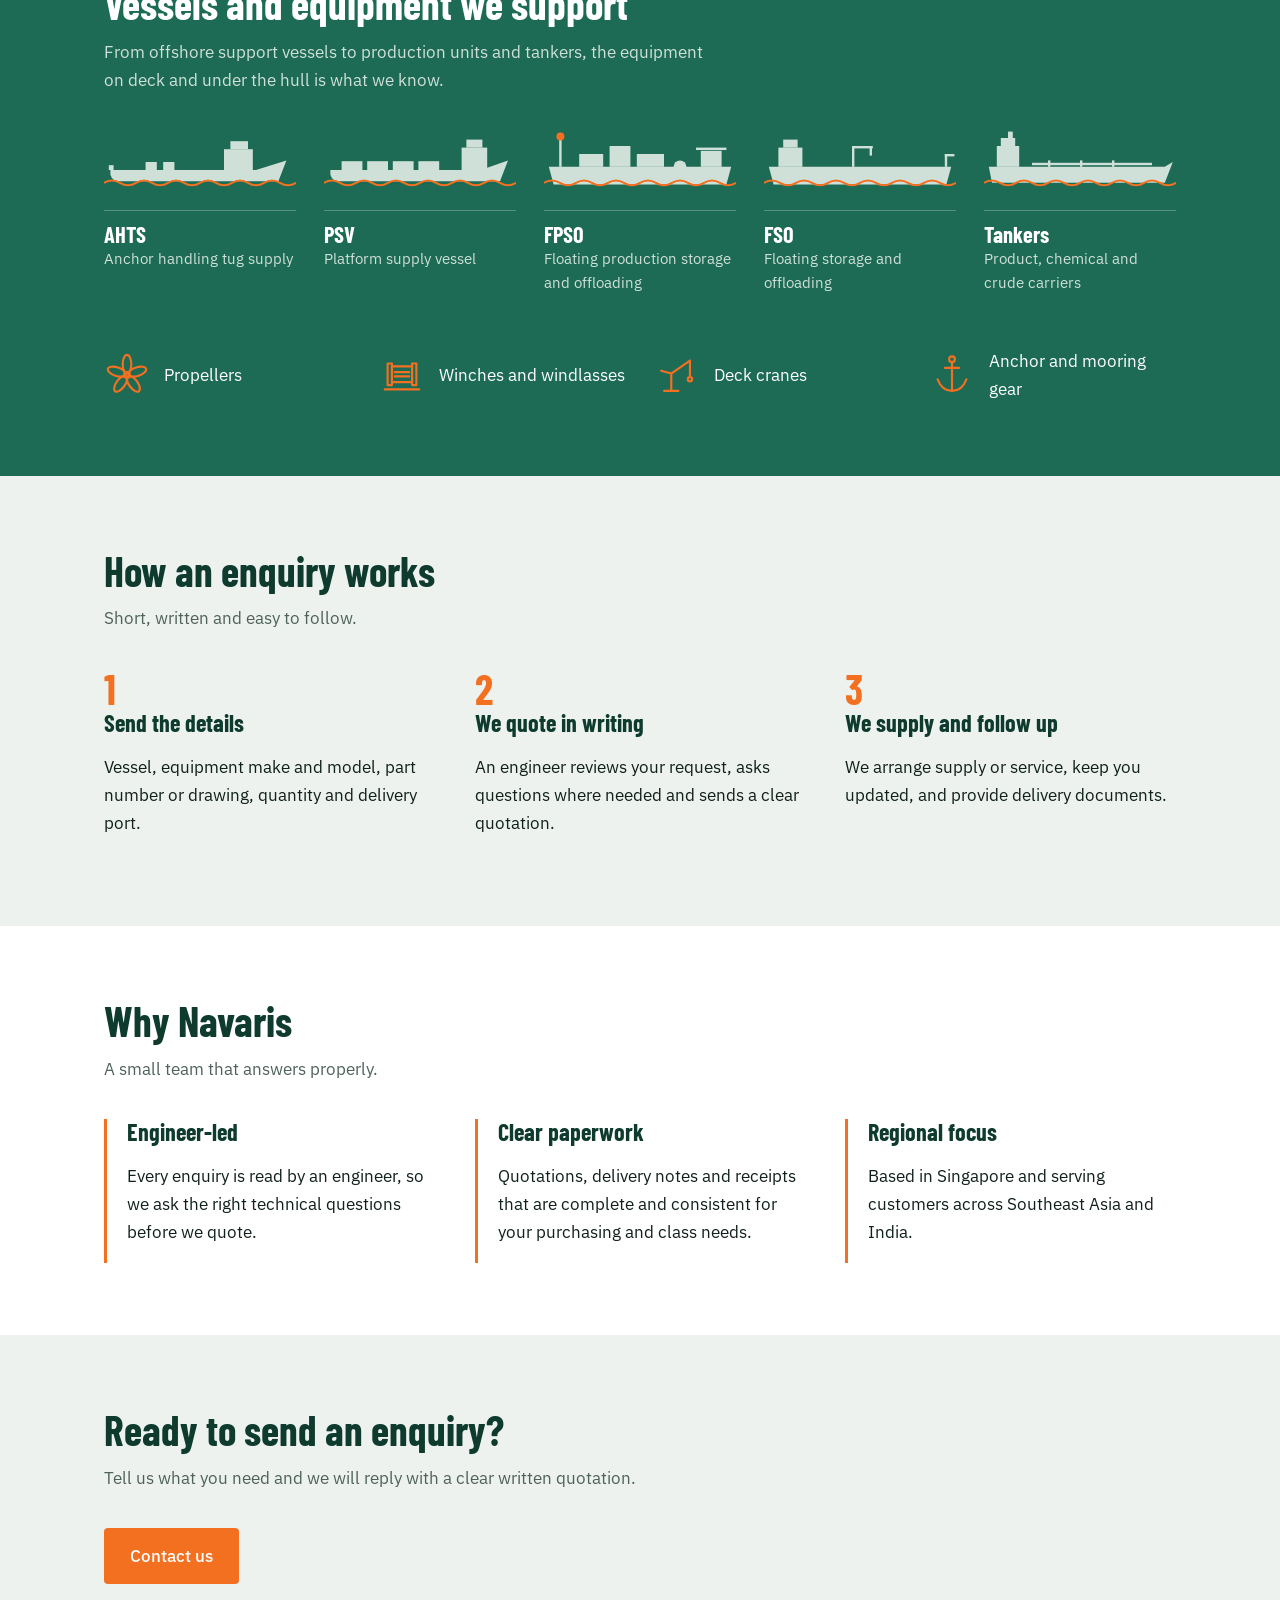
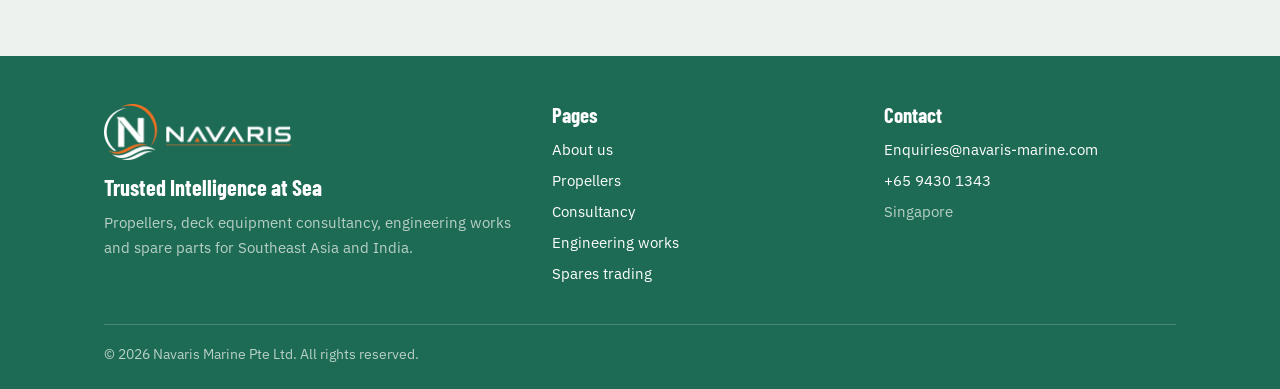
==== commit b5c3f97d: "Add files via upload" ====
--- a/index.html
+++ b/index.html
@@ -8,7 +8,7 @@
 <div class="hero"><div class="wrap"><div><h1>Trusted Intelligence at Sea</h1>
 <p>Propellers, spare parts, deck equipment consultancy and engineering support for vessel owners, operators and yards in Southeast Asia and India.</p>
 <a class="btn" href="contact.html">Request a quotation</a><a class="btn alt" href="about.html">About Navaris</a></div>
-<svg class="sonar" viewBox="-40 -40 280 280" role="img" aria-label="Ship propeller illustration"><defs><linearGradient id="nvB" x1="0" y1="1" x2="1" y2="0"><stop offset="0" stop-color="#A8420C"/><stop offset=".55" stop-color="#F37021"/><stop offset="1" stop-color="#FFC48A"/></linearGradient><radialGradient id="nvH" cx=".35" cy=".3" r=".8"><stop offset="0" stop-color="#FFE2C2"/><stop offset=".5" stop-color="#F37021"/><stop offset="1" stop-color="#8E3A0A"/></radialGradient><filter id="nvS" x="-20%" y="-20%" width="140%" height="140%"><feDropShadow dx="0" dy="5" stdDeviation="5" flood-color="#000" flood-opacity=".35"/></filter></defs><circle cx="100" cy="100" r="104" fill="none" stroke="#fff" stroke-opacity=".16"/><circle cx="100" cy="100" r="122" fill="none" stroke="#fff" stroke-opacity=".12" stroke-dasharray="2 5"/><path d="M100.0 -26.0L100.0 -36.0M111.0 -25.5L111.3 -29.0M121.9 -24.1L122.5 -27.5M132.6 -21.7L134.2 -27.5M143.1 -18.4L144.3 -21.7M153.2 -14.2L154.7 -17.4M163.0 -9.1L166.0 -14.3M172.3 -3.2L174.3 -6.1M181.0 3.5L183.2 0.8M189.1 10.9L196.2 3.8M196.5 19.0L199.2 16.8M203.2 27.7L206.1 25.7M209.1 37.0L214.3 34.0M214.2 46.8L217.4 45.3M218.4 56.9L221.7 55.7M221.7 67.4L227.5 65.8M224.1 78.1L227.5 77.5M225.5 89.0L229.0 88.7M226.0 100.0L236.0 100.0M225.5 111.0L229.0 111.3M224.1 121.9L227.5 122.5M221.7 132.6L227.5 134.2M218.4 143.1L221.7 144.3M214.2 153.2L217.4 154.7M209.1 163.0L214.3 166.0M203.2 172.3L206.1 174.3M196.5 181.0L199.2 183.2M189.1 189.1L196.2 196.2M181.0 196.5L183.2 199.2M172.3 203.2L174.3 206.1M163.0 209.1L166.0 214.3M153.2 214.2L154.7 217.4M143.1 218.4L144.3 221.7M132.6 221.7L134.2 227.5M121.9 224.1L122.5 227.5M111.0 225.5L111.3 229.0M100.0 226.0L100.0 236.0M89.0 225.5L88.7 229.0M78.1 224.1L77.5 227.5M67.4 221.7L65.8 227.5M56.9 218.4L55.7 221.7M46.8 214.2L45.3 217.4M37.0 209.1L34.0 214.3M27.7 203.2L25.7 206.1M19.0 196.5L16.8 199.2M10.9 189.1L3.8 196.2M3.5 181.0L0.8 183.2M-3.2 172.3L-6.1 174.3M-9.1 163.0L-14.3 166.0M-14.2 153.2L-17.4 154.7M-18.4 143.1L-21.7 144.3M-21.7 132.6L-27.5 134.2M-24.1 121.9L-27.5 122.5M-25.5 111.0L-29.0 111.3M-26.0 100.0L-36.0 100.0M-25.5 89.0L-29.0 88.7M-24.1 78.1L-27.5 77.5M-21.7 67.4L-27.5 65.8M-18.4 56.9L-21.7 55.7M-14.2 46.8L-17.4 45.3M-9.1 37.0L-14.3 34.0M-3.2 27.7L-6.1 25.7M3.5 19.0L0.8 16.8M10.9 10.9L3.8 3.8M19.0 3.5L16.8 0.8M27.7 -3.2L25.7 -6.1M37.0 -9.1L34.0 -14.3M46.8 -14.2L45.3 -17.4M56.9 -18.4L55.7 -21.7M67.4 -21.7L65.8 -27.5M78.1 -24.1L77.5 -27.5M89.0 -25.5L88.7 -29.0" stroke="#fff" stroke-opacity=".3" stroke-width="1" fill="none"/><g filter="url(#nvS)"><g class="bl"><g transform="rotate(0 100 100)"><g transform="translate(17 0) scale(.83 1)"><path d="M93 86C82 70 78 46 84 26C88 12 104 5 117 16C129 28 123 60 108 86Z" fill="url(#nvB)"/><path d="M101 86C115 68 126 46 117 16C129 28 123 60 108 86Z" fill="#000" fill-opacity=".2"/><path d="M94 80C89 62 89 42 97 21" fill="none" stroke="#fff" stroke-opacity=".45" stroke-width="1.8" stroke-linecap="round"/><path d="M93 86C82 70 78 46 84 26C88 12 104 5 117 16C129 28 123 60 108 86Z" fill="none" stroke="#7a3208" stroke-opacity=".5" stroke-width=".9"/></g></g><g transform="rotate(72 100 100)"><g transform="translate(17 0) scale(.83 1)"><path d="M93 86C82 70 78 46 84 26C88 12 104 5 117 16C129 28 123 60 108 86Z" fill="url(#nvB)"/><path d="M101 86C115 68 126 46 117 16C129 28 123 60 108 86Z" fill="#000" fill-opacity=".2"/><path d="M94 80C89 62 89 42 97 21" fill="none" stroke="#fff" stroke-opacity=".45" stroke-width="1.8" stroke-linecap="round"/><path d="M93 86C82 70 78 46 84 26C88 12 104 5 117 16C129 28 123 60 108 86Z" fill="none" stroke="#7a3208" stroke-opacity=".5" stroke-width=".9"/></g></g><g transform="rotate(144 100 100)"><g transform="translate(17 0) scale(.83 1)"><path d="M93 86C82 70 78 46 84 26C88 12 104 5 117 16C129 28 123 60 108 86Z" fill="url(#nvB)"/><path d="M101 86C115 68 126 46 117 16C129 28 123 60 108 86Z" fill="#000" fill-opacity=".2"/><path d="M94 80C89 62 89 42 97 21" fill="none" stroke="#fff" stroke-opacity=".45" stroke-width="1.8" stroke-linecap="round"/><path d="M93 86C82 70 78 46 84 26C88 12 104 5 117 16C129 28 123 60 108 86Z" fill="none" stroke="#7a3208" stroke-opacity=".5" stroke-width=".9"/></g></g><g transform="rotate(216 100 100)"><g transform="translate(17 0) scale(.83 1)"><path d="M93 86C82 70 78 46 84 26C88 12 104 5 117 16C129 28 123 60 108 86Z" fill="url(#nvB)"/><path d="M101 86C115 68 126 46 117 16C129 28 123 60 108 86Z" fill="#000" fill-opacity=".2"/><path d="M94 80C89 62 89 42 97 21" fill="none" stroke="#fff" stroke-opacity=".45" stroke-width="1.8" stroke-linecap="round"/><path d="M93 86C82 70 78 46 84 26C88 12 104 5 117 16C129 28 123 60 108 86Z" fill="none" stroke="#7a3208" stroke-opacity=".5" stroke-width=".9"/></g></g><g transform="rotate(288 100 100)"><g transform="translate(17 0) scale(.83 1)"><path d="M93 86C82 70 78 46 84 26C88 12 104 5 117 16C129 28 123 60 108 86Z" fill="url(#nvB)"/><path d="M101 86C115 68 126 46 117 16C129 28 123 60 108 86Z" fill="#000" fill-opacity=".2"/><path d="M94 80C89 62 89 42 97 21" fill="none" stroke="#fff" stroke-opacity=".45" stroke-width="1.8" stroke-linecap="round"/><path d="M93 86C82 70 78 46 84 26C88 12 104 5 117 16C129 28 123 60 108 86Z" fill="none" stroke="#7a3208" stroke-opacity=".5" stroke-width=".9"/></g></g><circle cx="100" cy="100" r="22" fill="url(#nvH)" stroke="#0E3B2E" stroke-width="2"/><circle cx="100" cy="100" r="9" fill="#0E3B2E" stroke="#FFC48A" stroke-opacity=".7" stroke-width="1.5"/></g></g></svg></div></div><section><div class="wrap"><h2>What we do</h2><p class="lead">Equipment, parts and technical advice for vessel owners, operators, shipyards and ship managers.</p><div class="rows"><div class="row"><h3>Propellers</h3><p>New and replacement propellers supplied to your vessel's specification, with technical clarification before you order.</p><a class="go" href="propellers.html">Learn more</a></div><div class="row"><h3>Deck equipment consultancy</h3><p>Independent advice on winches, windlasses, cranes and other deck machinery: selection, troubleshooting and upgrades.</p><a class="go" href="consultancy.html">Learn more</a></div><div class="row"><h3>Basic engineering works</h3><p>Engineering work relating to various electrical solutions (full electric propulsion, hybrid systems, BMS, etc), various vessel related engineering works and vessel retrofit projects. Other engineering related works are also provided, subject to work scope complexity.</p><a class="go" href="engineering.html">Learn more</a></div><div class="row"><h3>Spares trading</h3><p>Various spares and fittings for the electrical, mechanical and hydraulic equipment onboard your vessel, quoted against your part number or drawing, with origin, lead time and documents stated up front.</p><a class="go" href="spares.html">Learn more</a></div></div></div></section>
+<svg class="sonar" viewBox="-40 -40 280 280" role="img" aria-label="Ship propeller illustration"><defs><linearGradient id="nvB" x1="0" y1="1" x2="1" y2="0"><stop offset="0" stop-color="#A8420C"/><stop offset=".55" stop-color="#F37021"/><stop offset="1" stop-color="#FFC48A"/></linearGradient><radialGradient id="nvH" cx=".35" cy=".3" r=".8"><stop offset="0" stop-color="#FFE2C2"/><stop offset=".5" stop-color="#F37021"/><stop offset="1" stop-color="#8E3A0A"/></radialGradient><filter id="nvS" x="-20%" y="-20%" width="140%" height="140%"><feDropShadow dx="0" dy="5" stdDeviation="5" flood-color="#000" flood-opacity=".35"/></filter></defs><circle cx="100" cy="100" r="104" fill="none" stroke="#fff" stroke-opacity=".16"/><circle cx="100" cy="100" r="122" fill="none" stroke="#fff" stroke-opacity=".12" stroke-dasharray="2 5"/><path d="M100.0 -26.0L100.0 -36.0M111.0 -25.5L111.3 -29.0M121.9 -24.1L122.5 -27.5M132.6 -21.7L134.2 -27.5M143.1 -18.4L144.3 -21.7M153.2 -14.2L154.7 -17.4M163.0 -9.1L166.0 -14.3M172.3 -3.2L174.3 -6.1M181.0 3.5L183.2 0.8M189.1 10.9L196.2 3.8M196.5 19.0L199.2 16.8M203.2 27.7L206.1 25.7M209.1 37.0L214.3 34.0M214.2 46.8L217.4 45.3M218.4 56.9L221.7 55.7M221.7 67.4L227.5 65.8M224.1 78.1L227.5 77.5M225.5 89.0L229.0 88.7M226.0 100.0L236.0 100.0M225.5 111.0L229.0 111.3M224.1 121.9L227.5 122.5M221.7 132.6L227.5 134.2M218.4 143.1L221.7 144.3M214.2 153.2L217.4 154.7M209.1 163.0L214.3 166.0M203.2 172.3L206.1 174.3M196.5 181.0L199.2 183.2M189.1 189.1L196.2 196.2M181.0 196.5L183.2 199.2M172.3 203.2L174.3 206.1M163.0 209.1L166.0 214.3M153.2 214.2L154.7 217.4M143.1 218.4L144.3 221.7M132.6 221.7L134.2 227.5M121.9 224.1L122.5 227.5M111.0 225.5L111.3 229.0M100.0 226.0L100.0 236.0M89.0 225.5L88.7 229.0M78.1 224.1L77.5 227.5M67.4 221.7L65.8 227.5M56.9 218.4L55.7 221.7M46.8 214.2L45.3 217.4M37.0 209.1L34.0 214.3M27.7 203.2L25.7 206.1M19.0 196.5L16.8 199.2M10.9 189.1L3.8 196.2M3.5 181.0L0.8 183.2M-3.2 172.3L-6.1 174.3M-9.1 163.0L-14.3 166.0M-14.2 153.2L-17.4 154.7M-18.4 143.1L-21.7 144.3M-21.7 132.6L-27.5 134.2M-24.1 121.9L-27.5 122.5M-25.5 111.0L-29.0 111.3M-26.0 100.0L-36.0 100.0M-25.5 89.0L-29.0 88.7M-24.1 78.1L-27.5 77.5M-21.7 67.4L-27.5 65.8M-18.4 56.9L-21.7 55.7M-14.2 46.8L-17.4 45.3M-9.1 37.0L-14.3 34.0M-3.2 27.7L-6.1 25.7M3.5 19.0L0.8 16.8M10.9 10.9L3.8 3.8M19.0 3.5L16.8 0.8M27.7 -3.2L25.7 -6.1M37.0 -9.1L34.0 -14.3M46.8 -14.2L45.3 -17.4M56.9 -18.4L55.7 -21.7M67.4 -21.7L65.8 -27.5M78.1 -24.1L77.5 -27.5M89.0 -25.5L88.7 -29.0" stroke="#fff" stroke-opacity=".3" stroke-width="1" fill="none"/><g filter="url(#nvS)"><g class="bl"><g transform="rotate(0 100 100)"><g transform="translate(17 0) scale(.83 1)"><path d="M93 86C82 70 78 46 84 26C88 12 104 5 117 16C129 28 123 60 108 86Z" fill="url(#nvB)"/><path d="M101 86C115 68 126 46 117 16C129 28 123 60 108 86Z" fill="#000" fill-opacity=".2"/><path d="M94 80C89 62 89 42 97 21" fill="none" stroke="#fff" stroke-opacity=".45" stroke-width="1.8" stroke-linecap="round"/><path d="M93 86C82 70 78 46 84 26C88 12 104 5 117 16C129 28 123 60 108 86Z" fill="none" stroke="#7a3208" stroke-opacity=".5" stroke-width=".9"/></g></g><g transform="rotate(72 100 100)"><g transform="translate(17 0) scale(.83 1)"><path d="M93 86C82 70 78 46 84 26C88 12 104 5 117 16C129 28 123 60 108 86Z" fill="url(#nvB)"/><path d="M101 86C115 68 126 46 117 16C129 28 123 60 108 86Z" fill="#000" fill-opacity=".2"/><path d="M94 80C89 62 89 42 97 21" fill="none" stroke="#fff" stroke-opacity=".45" stroke-width="1.8" stroke-linecap="round"/><path d="M93 86C82 70 78 46 84 26C88 12 104 5 117 16C129 28 123 60 108 86Z" fill="none" stroke="#7a3208" stroke-opacity=".5" stroke-width=".9"/></g></g><g transform="rotate(144 100 100)"><g transform="translate(17 0) scale(.83 1)"><path d="M93 86C82 70 78 46 84 26C88 12 104 5 117 16C129 28 123 60 108 86Z" fill="url(#nvB)"/><path d="M101 86C115 68 126 46 117 16C129 28 123 60 108 86Z" fill="#000" fill-opacity=".2"/><path d="M94 80C89 62 89 42 97 21" fill="none" stroke="#fff" stroke-opacity=".45" stroke-width="1.8" stroke-linecap="round"/><path d="M93 86C82 70 78 46 84 26C88 12 104 5 117 16C129 28 123 60 108 86Z" fill="none" stroke="#7a3208" stroke-opacity=".5" stroke-width=".9"/></g></g><g transform="rotate(216 100 100)"><g transform="translate(17 0) scale(.83 1)"><path d="M93 86C82 70 78 46 84 26C88 12 104 5 117 16C129 28 123 60 108 86Z" fill="url(#nvB)"/><path d="M101 86C115 68 126 46 117 16C129 28 123 60 108 86Z" fill="#000" fill-opacity=".2"/><path d="M94 80C89 62 89 42 97 21" fill="none" stroke="#fff" stroke-opacity=".45" stroke-width="1.8" stroke-linecap="round"/><path d="M93 86C82 70 78 46 84 26C88 12 104 5 117 16C129 28 123 60 108 86Z" fill="none" stroke="#7a3208" stroke-opacity=".5" stroke-width=".9"/></g></g><g transform="rotate(288 100 100)"><g transform="translate(17 0) scale(.83 1)"><path d="M93 86C82 70 78 46 84 26C88 12 104 5 117 16C129 28 123 60 108 86Z" fill="url(#nvB)"/><path d="M101 86C115 68 126 46 117 16C129 28 123 60 108 86Z" fill="#000" fill-opacity=".2"/><path d="M94 80C89 62 89 42 97 21" fill="none" stroke="#fff" stroke-opacity=".45" stroke-width="1.8" stroke-linecap="round"/><path d="M93 86C82 70 78 46 84 26C88 12 104 5 117 16C129 28 123 60 108 86Z" fill="none" stroke="#7a3208" stroke-opacity=".5" stroke-width=".9"/></g></g><circle cx="100" cy="100" r="22" fill="url(#nvH)" stroke="#0E3B2E" stroke-width="2"/><circle cx="100" cy="100" r="9" fill="#0E3B2E" stroke="#FFC48A" stroke-opacity=".7" stroke-width="1.5"/></g></g></svg></div></div><section><div class="wrap"><h2>What we do</h2><p class="lead">Equipment, parts and technical advice for vessel owners, operators, shipyards and ship managers.</p><div class="rows"><div class="row"><h3>Propellers</h3><p>New and replacement propellers supplied to your vessel's specification, with technical clarification before you order.</p><a class="go" href="propellers.html">Learn more</a></div><div class="row"><h3>Deck equipment consultancy</h3><p>Independent advice on winches, windlasses, cranes and other deck machinery: selection, troubleshooting and upgrades.</p><a class="go" href="consultancy.html">Learn more</a></div><div class="row"><h3>Engineering works</h3><p>Engineering work relating to various electrical solutions (full electric propulsion, hybrid systems, BMS, etc), various vessel related engineering works and vessel retrofit projects. Other engineering related works are also provided, subject to work scope complexity.</p><a class="go" href="engineering.html">Learn more</a></div><div class="row"><h3>Spares trading</h3><p>Various spares and fittings for the electrical, mechanical and hydraulic equipment onboard your vessel, quoted against your part number or drawing, with origin, lead time and documents stated up front.</p><a class="go" href="spares.html">Learn more</a></div></div></div></section>
 <section class="dark"><div class="wrap"><h2>Vessels and equipment we support</h2><p class="lead">From offshore support vessels to production units and tankers, the equipment on deck and under the hull is what we know.</p><div class="fleet"><figure><svg viewBox="0 0 240 80" role="img" aria-label="AHTS silhouette"><g fill="currentColor"><path d="M8 50H190L228 38 218 64H20Q10 64 8 56Z"/><rect x="150" y="24" width="36" height="26"/><rect x="158" y="14" width="22" height="10"/><rect x="52" y="40" width="14" height="10"/><rect x="74" y="40" width="14" height="10"/><rect x="6" y="44" width="6" height="6"/></g><path d="M0 66 q10 -6 20 0 t20 0 t20 0 t20 0 t20 0 t20 0 t20 0 t20 0 t20 0 t20 0 t20 0 t20 0" fill="none" stroke="#F37021" stroke-width="2.5"/></svg><figcaption><b>AHTS</b>Anchor handling tug supply</figcaption></figure><figure><svg viewBox="0 0 240 80" role="img" aria-label="PSV silhouette"><g fill="currentColor"><path d="M8 50H196L230 38 220 64H20Q10 64 8 56Z"/><rect x="172" y="22" width="32" height="28"/><rect x="178" y="12" width="20" height="10"/><rect x="22" y="39" width="26" height="11"/><rect x="54" y="39" width="26" height="11"/><rect x="86" y="39" width="26" height="11"/><rect x="118" y="39" width="26" height="11"/></g><path d="M0 66 q10 -6 20 0 t20 0 t20 0 t20 0 t20 0 t20 0 t20 0 t20 0 t20 0 t20 0 t20 0 t20 0" fill="none" stroke="#F37021" stroke-width="2.5"/></svg><figcaption><b>PSV</b>Platform supply vessel</figcaption></figure><figure><svg viewBox="0 0 240 80" role="img" aria-label="FPSO silhouette"><g fill="currentColor"><path d="M6 46H234L228 68H12Z"/><rect x="44" y="30" width="30" height="16"/><rect x="82" y="20" width="26" height="26"/><rect x="116" y="30" width="34" height="16"/><rect x="196" y="26" width="26" height="20"/><circle cx="170" cy="46" r="8"/><rect x="19" y="8" width="3" height="38"/><circle cx="20.5" cy="8" r="5" fill="#F37021"/><rect x="190" y="22" width="38" height="3"/></g><path d="M0 66 q10 -6 20 0 t20 0 t20 0 t20 0 t20 0 t20 0 t20 0 t20 0 t20 0 t20 0 t20 0 t20 0" fill="none" stroke="#F37021" stroke-width="2.5"/></svg><figcaption><b>FPSO</b>Floating production storage and offloading</figcaption></figure><figure><svg viewBox="0 0 240 80" role="img" aria-label="FSO silhouette"><g fill="currentColor"><path d="M6 46H234L228 68H12Z"/><rect x="18" y="22" width="30" height="24"/><rect x="24" y="12" width="18" height="10"/><rect x="110" y="20" width="3" height="26"/><rect x="110" y="20" width="26" height="3"/><rect x="132" y="20" width="3" height="12"/><rect x="226" y="30" width="3" height="16"/><rect x="226" y="30" width="12" height="3"/></g><path d="M0 66 q10 -6 20 0 t20 0 t20 0 t20 0 t20 0 t20 0 t20 0 t20 0 t20 0 t20 0 t20 0 t20 0" fill="none" stroke="#F37021" stroke-width="2.5"/></svg><figcaption><b>FSO</b>Floating storage and offloading</figcaption></figure><figure><svg viewBox="0 0 240 80" role="img" aria-label="Tanker silhouette"><g fill="currentColor"><path d="M6 46H226L236 40 226 66H10Z"/><rect x="16" y="20" width="28" height="26"/><rect x="21" y="10" width="18" height="10"/><rect x="30" y="2" width="6" height="8"/><rect x="60" y="41" width="150" height="3"/><rect x="80" y="38" width="3" height="8"/><rect x="120" y="38" width="3" height="8"/><rect x="160" y="38" width="3" height="8"/></g><path d="M0 66 q10 -6 20 0 t20 0 t20 0 t20 0 t20 0 t20 0 t20 0 t20 0 t20 0 t20 0 t20 0 t20 0" fill="none" stroke="#F37021" stroke-width="2.5"/></svg><figcaption><b>Tankers</b>Product, chemical and crude carriers</figcaption></figure></div><div class="gear"><div><svg viewBox="0 0 64 64" fill="none" stroke="currentColor" stroke-width="3" stroke-linecap="round" stroke-linejoin="round" aria-hidden="true"><g><ellipse cx="32" cy="17" rx="6" ry="13"/><ellipse cx="32" cy="17" rx="6" ry="13" transform="rotate(72 32 32)"/><ellipse cx="32" cy="17" rx="6" ry="13" transform="rotate(144 32 32)"/><ellipse cx="32" cy="17" rx="6" ry="13" transform="rotate(216 32 32)"/><ellipse cx="32" cy="17" rx="6" ry="13" transform="rotate(288 32 32)"/></g><circle cx="32" cy="32" r="4"/></svg><span>Propellers</span></div><div><svg viewBox="0 0 64 64" fill="none" stroke="currentColor" stroke-width="3" stroke-linecap="round" stroke-linejoin="round" aria-hidden="true"><rect x="18" y="20" width="28" height="22"/><rect x="12" y="16" width="6" height="30"/><rect x="46" y="16" width="6" height="30"/><path d="M22 28h20M22 34h20M8 52h48"/></svg><span>Winches and windlasses</span></div><div><svg viewBox="0 0 64 64" fill="none" stroke="currentColor" stroke-width="3" stroke-linecap="round" stroke-linejoin="round" aria-hidden="true"><path d="M14 54h20M24 54V30L50 12M50 12v22"/><circle cx="50" cy="38" r="3"/><path d="M24 30L10 26"/></svg><span>Deck cranes</span></div><div><svg viewBox="0 0 64 64" fill="none" stroke="currentColor" stroke-width="3" stroke-linecap="round" stroke-linejoin="round" aria-hidden="true"><circle cx="32" cy="10" r="4"/><path d="M32 14v38M22 22h20M12 38q6 16 20 16t20-16"/></svg><span>Anchor and mooring gear</span></div></div></div></section>
 <section class="band"><div class="wrap"><h2>How an enquiry works</h2><p class="lead">Short, written and easy to follow.</p><div class="steps">
 <div><b>1</b><h3>Send the details</h3><p>Vessel, equipment make and model, part number or drawing, quantity and delivery port.</p></div>
--- a/style.css
+++ b/style.css
@@ -74,3 +74,9 @@
 .draws{display:grid;grid-template-columns:1fr 1fr;gap:16px;margin:0 0 40px;max-width:760px}.draws img{display:block;width:100%;aspect-ratio:4/5;object-fit:contain;background:#fff;border:1px solid var(--line)}.draws figcaption{border-top:2px solid var(--green);margin-top:10px;padding-top:10px;font-size:.95rem;color:var(--muted)}.draws figure{margin:0}@media(max-width:700px){.draws{grid-template-columns:1fr}}
 
 .flogo{height:56px}.ftag{font:700 1.4rem "Barlow Condensed",sans-serif;color:#fff;margin:0 0 10px}
+
+.why.four{grid-template-columns:repeat(4,1fr);gap:28px}.why.four h3{font-size:1.4rem}.dark .why h3{color:#fff}.dark .why p{color:#cfe0d8}
+.flow{display:grid;grid-template-columns:repeat(5,1fr);gap:0;border-top:3px solid var(--orange)}.flow div{padding:18px 18px 0 0}.flow b{font:700 1.6rem "Barlow Condensed",sans-serif;color:var(--green);display:block}.flow p{margin:4px 0 0;font-size:.95rem;color:var(--muted)}
+@media(max-width:900px){.why.four{grid-template-columns:1fr 1fr}.flow{grid-template-columns:1fr 1fr}}@media(max-width:600px){.why.four,.flow{grid-template-columns:1fr}}
+
+section .cols{padding:0 24px}section .cols.eq{grid-template-columns:1fr 1fr}.cols h2:first-child{margin-top:0}@media(max-width:900px){section .cols.eq{grid-template-columns:1fr}}
